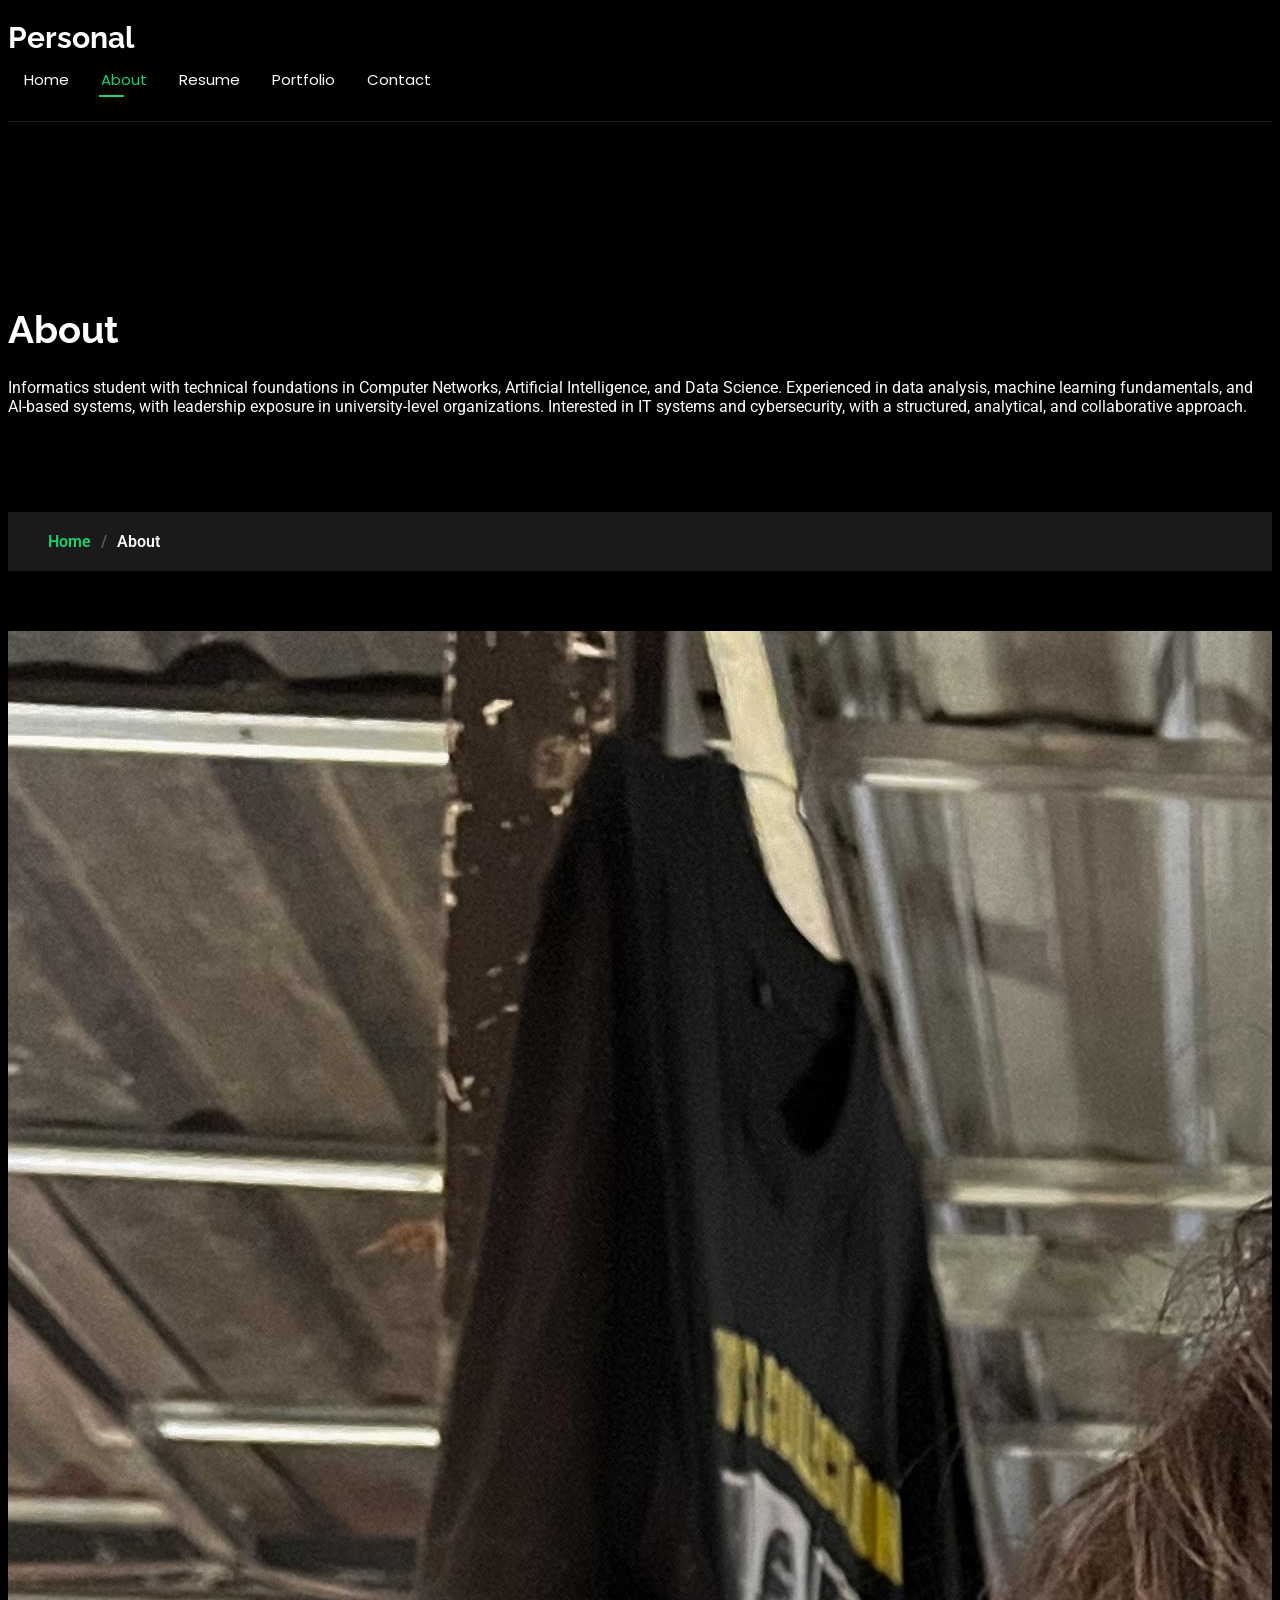
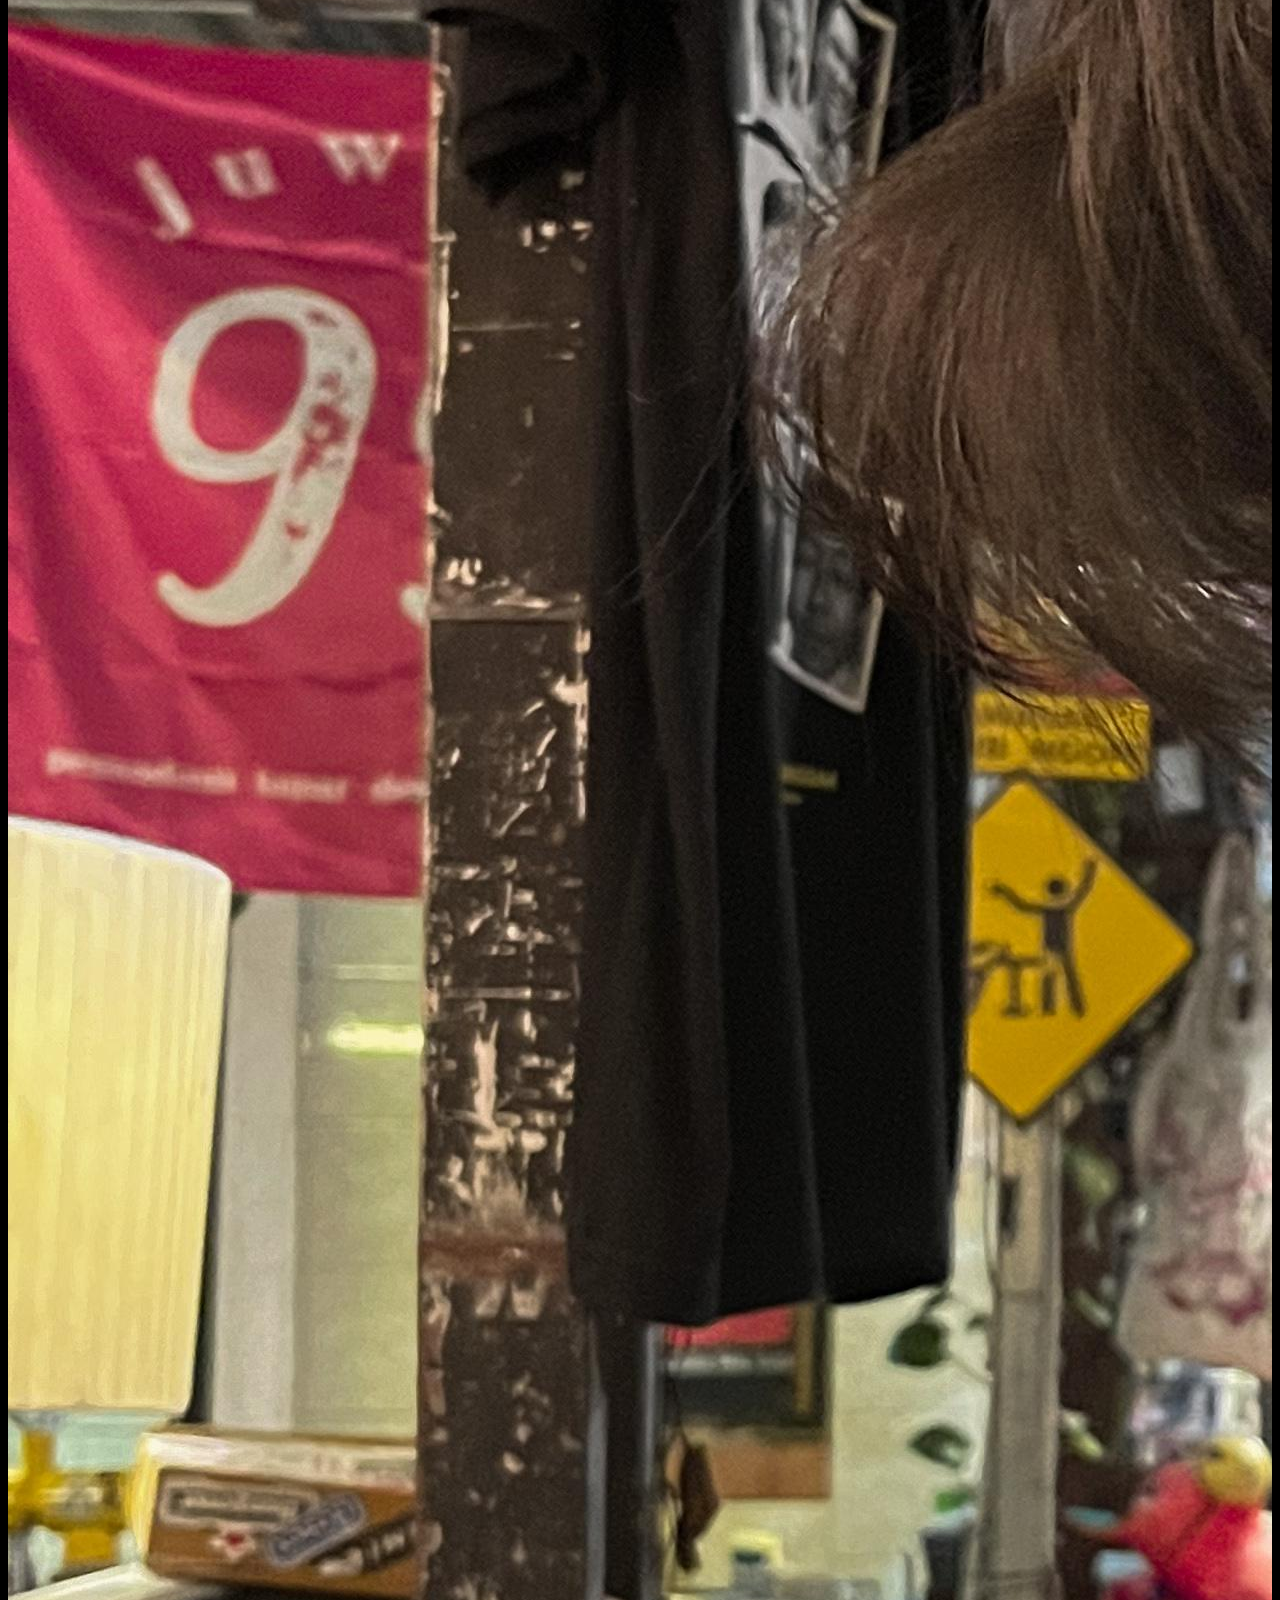
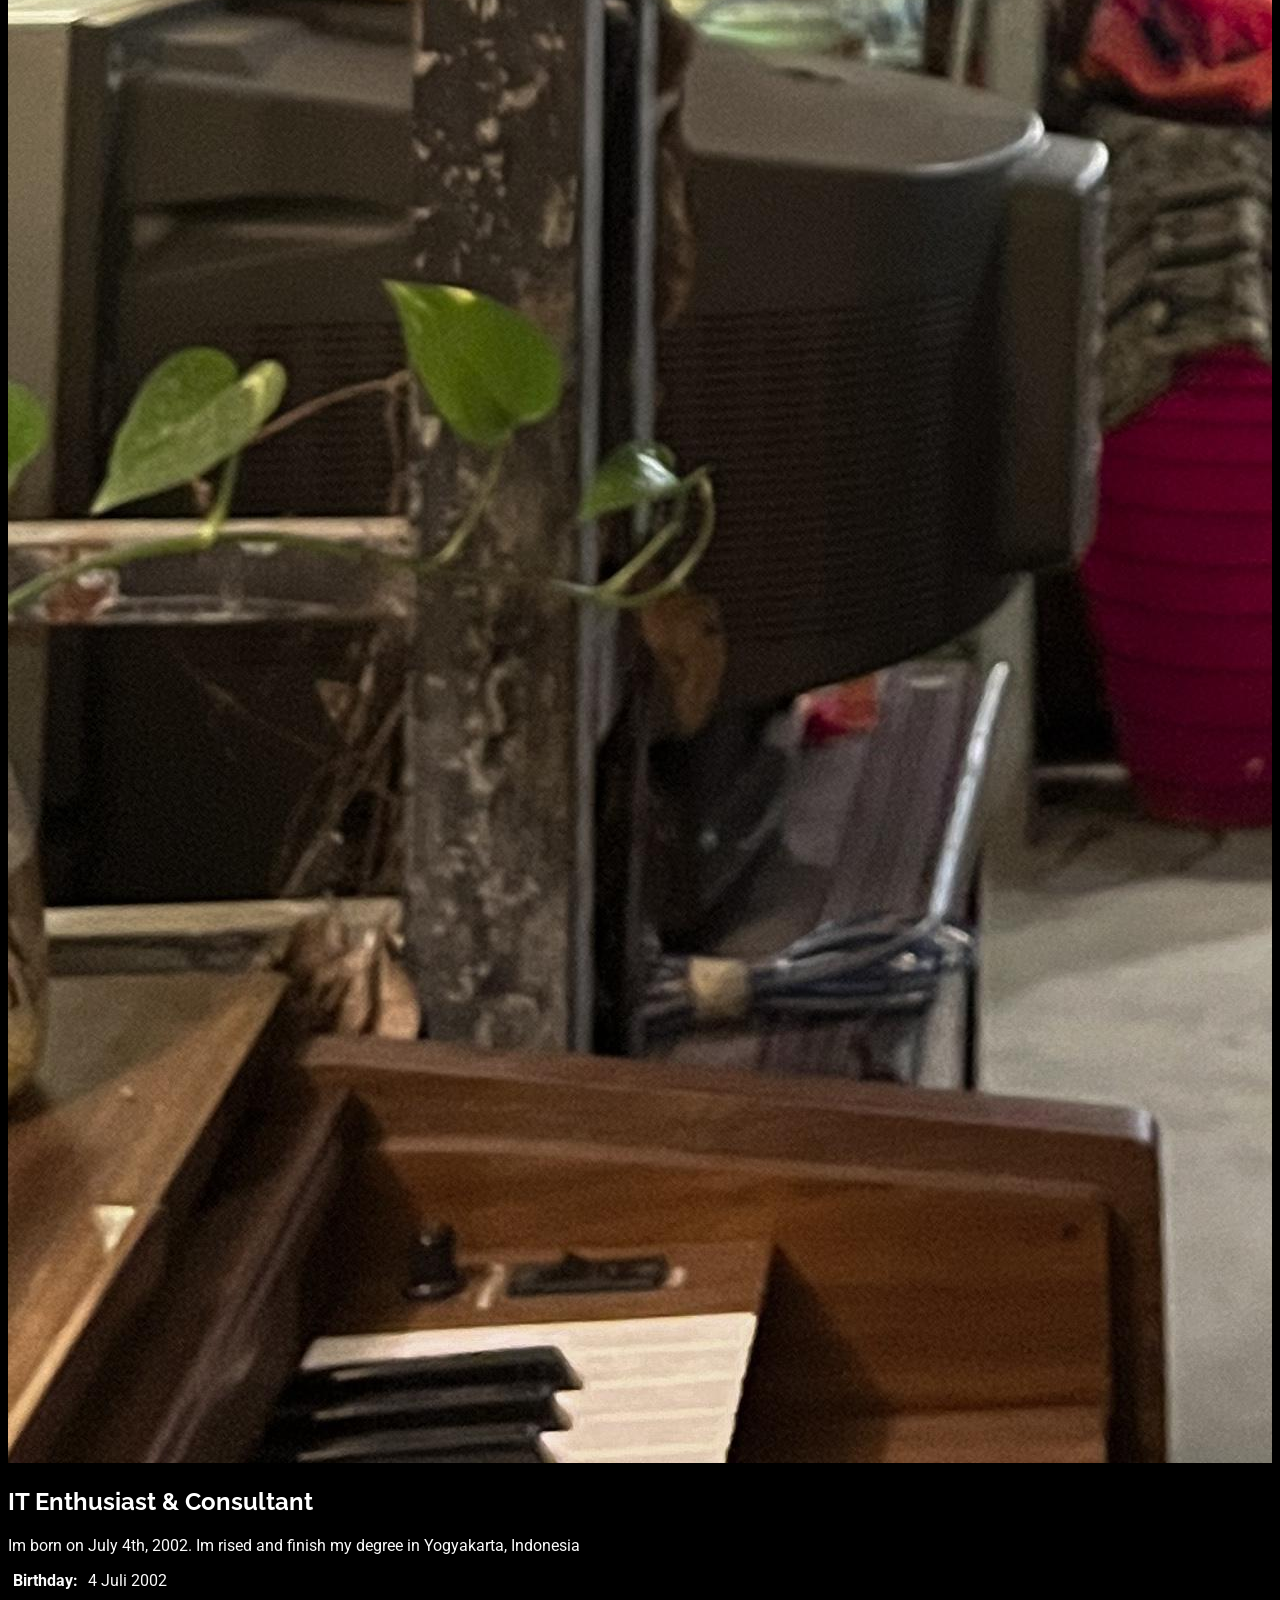
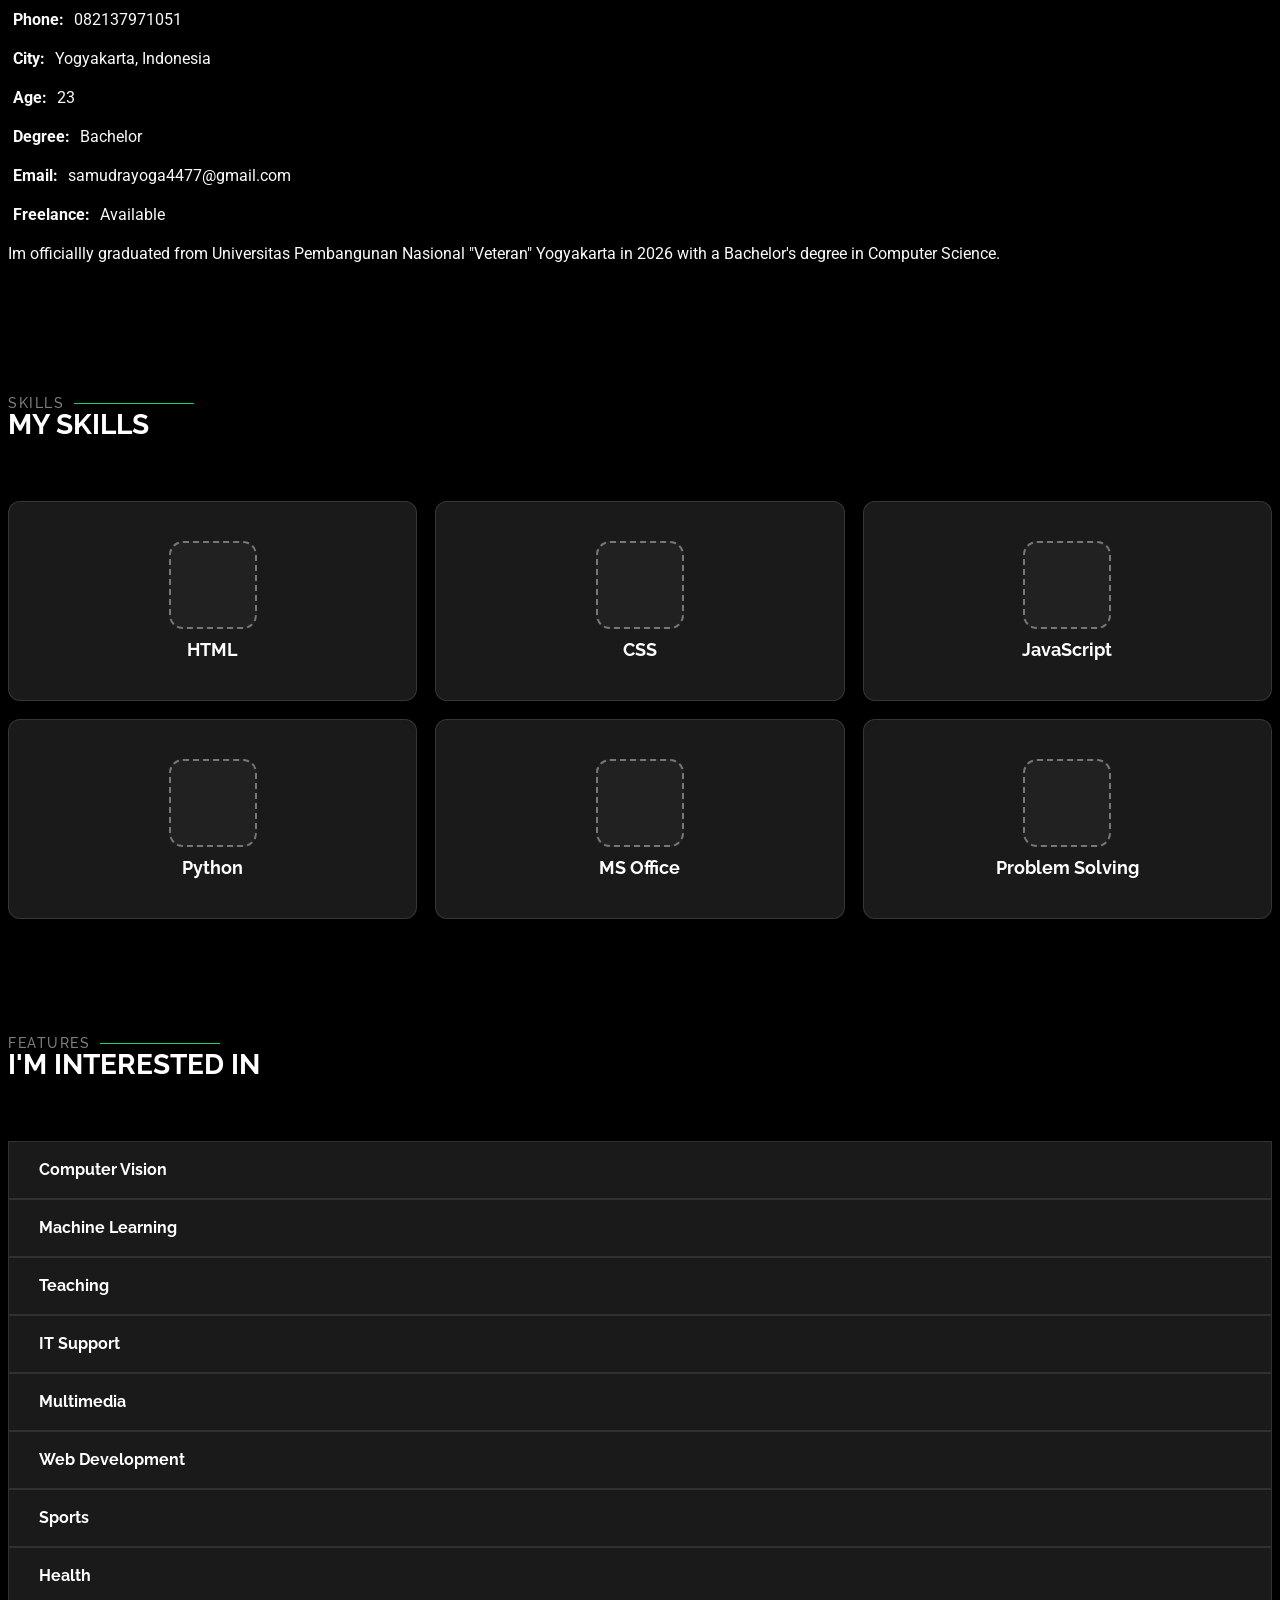
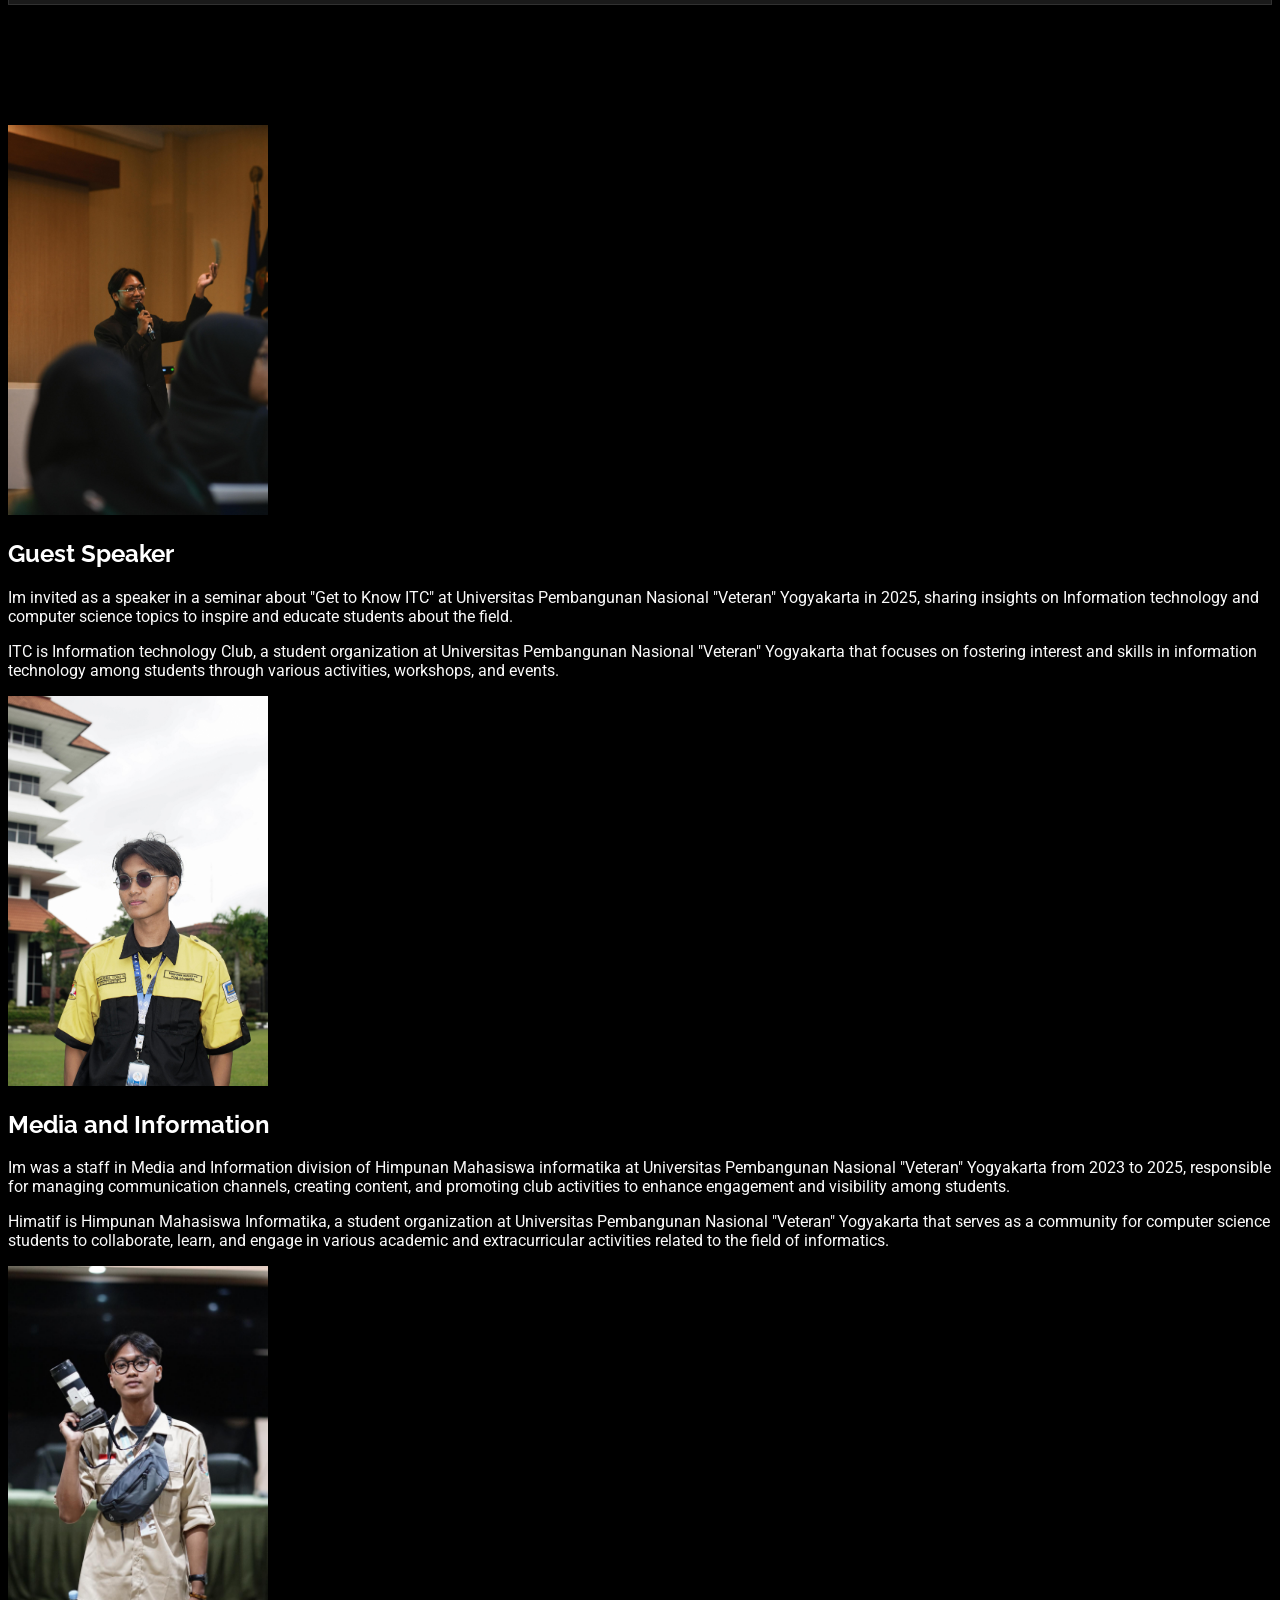
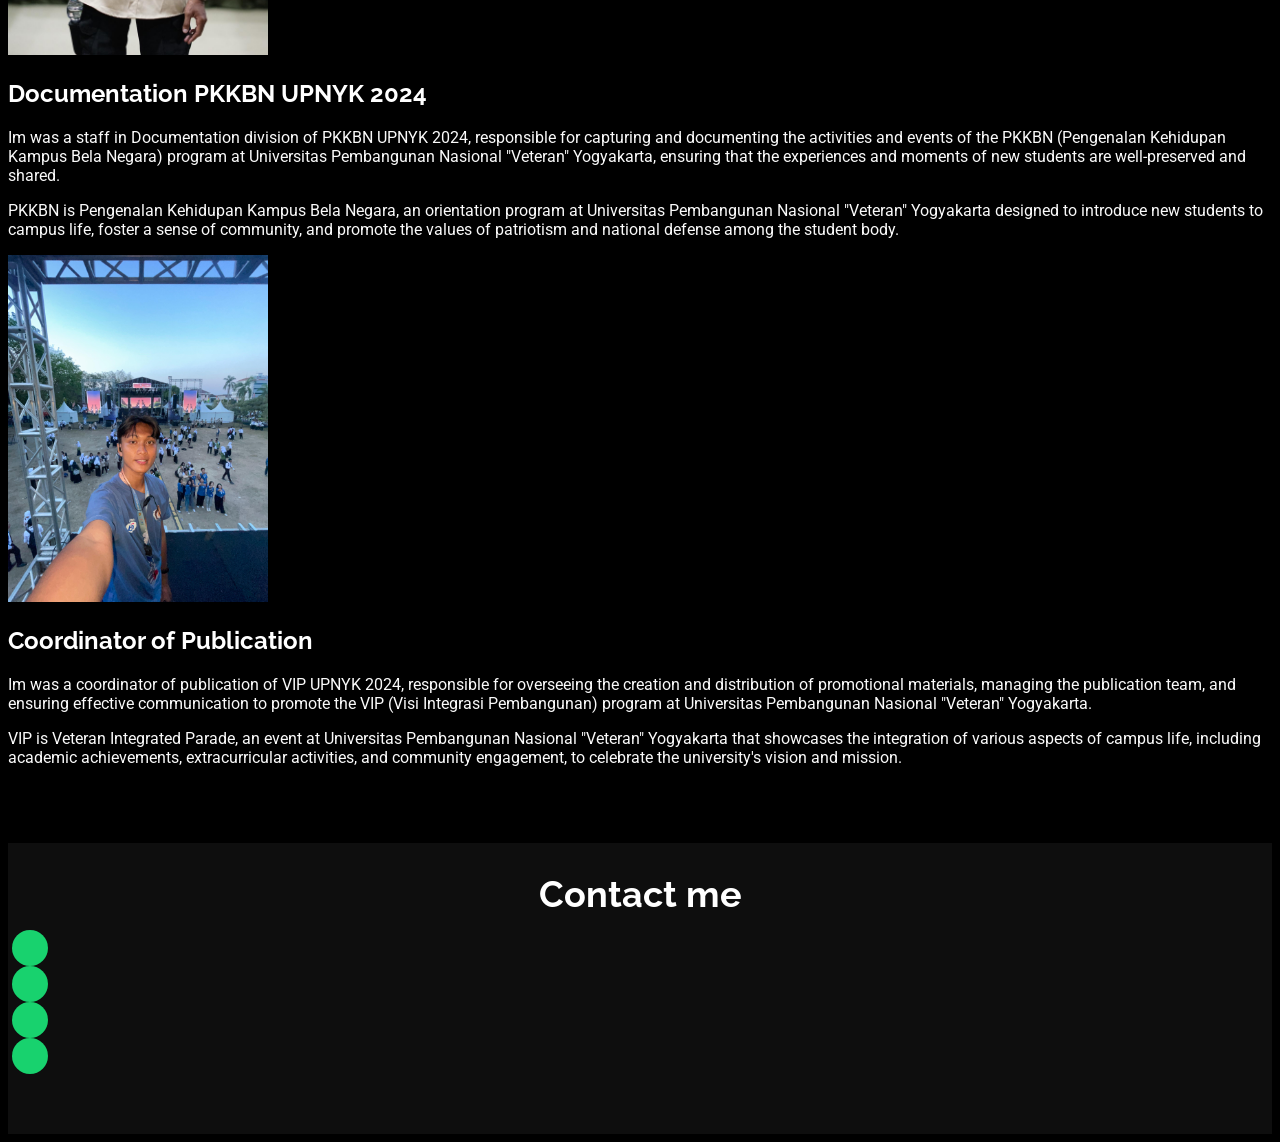
==== about.html @ 305913c8 "Initial portfolio website" ====
<!DOCTYPE html>
<html lang="en">

<head>
  <meta charset="utf-8">
  <meta content="width=device-width, initial-scale=1.0" name="viewport">
  <title>About</title>
  <meta name="description" content="">
  <meta name="keywords" content="">

  <!-- Favicons -->
  <link href="assets/img/favicon.png" rel="icon">
  <link href="assets/img/apple-touch-icon.png" rel="apple-touch-icon">

  <!-- Fonts -->
  <link href="https://fonts.googleapis.com" rel="preconnect">
  <link href="https://fonts.gstatic.com" rel="preconnect" crossorigin>
  <link href="https://fonts.googleapis.com/css2?family=Roboto:ital,wght@0,100;0,300;0,400;0,500;0,700;0,900;1,100;1,300;1,400;1,500;1,700;1,900&family=Poppins:ital,wght@0,100;0,200;0,300;0,400;0,500;0,600;0,700;0,800;0,900;1,100;1,200;1,300;1,400;1,500;1,600;1,700;1,800;1,900&family=Raleway:ital,wght@0,100;0,200;0,300;0,400;0,500;0,600;0,700;0,800;0,900;1,100;1,200;1,300;1,400;1,500;1,600;1,700;1,800;1,900&display=swap" rel="stylesheet">

  <!-- Vendor CSS Files -->
  <link href="assets/vendor/bootstrap/css/bootstrap.min.css" rel="stylesheet">
  <link href="assets/vendor/bootstrap-icons/bootstrap-icons.css" rel="stylesheet">
  <link href="assets/vendor/aos/aos.css" rel="stylesheet">
  <link href="assets/vendor/swiper/swiper-bundle.min.css" rel="stylesheet">
  <link href="assets/vendor/glightbox/css/glightbox.min.css" rel="stylesheet">

  <!-- Main CSS File -->
  <link href="assets/css/main.css" rel="stylesheet">

</head>

<body class="about-page">

  <header id="header" class="header d-flex align-items-center fixed-top">
    <div class="container-fluid container-xl position-relative d-flex align-items-center justify-content-between">

      <a href="index.html" class="logo d-flex align-items-center">
        <!-- Uncomment the line below if you also wish to use an image logo -->
        <!-- <img src="assets/img/logo.webp" alt=""> -->
        <h1 class="sitename">Personal</h1>
      </a>

      <nav id="navmenu" class="navmenu">
        <ul>
          <li><a href="index.html">Home</a></li>
          <li><a href="about.html" class="active">About</a></li>
          <li><a href="resume.html">Resume</a></li>
          <li><a href="portfolio.html">Portfolio</a></li>
          <li><a href="contact.html">Contact</a></li>
        </ul>
        <i class="mobile-nav-toggle d-xl-none bi bi-list"></i>
      </nav>

    </div>
  </header>

  <main class="main">

    <!-- Page Title -->
    <div class="page-title" data-aos="fade">
      <div class="heading">
        <div class="container">
          <div class="row d-flex justify-content-center text-center">
            <div class="col-lg-8">
              <h1>About</h1>
              <p class="mb-0">Informatics student with technical foundations in Computer Networks, Artificial Intelligence, and Data Science.
Experienced in data analysis, machine learning fundamentals, and AI-based systems, with leadership exposure
in university-level organizations. Interested in IT systems and cybersecurity, with a structured, analytical, and
collaborative approach.</p>
            </div>
          </div>
        </div>
      </div>
      <nav class="breadcrumbs">
        <div class="container">
          <ol>
            <li><a href="index.html">Home</a></li>
            <li class="current">About</li>
          </ol>
        </div>
      </nav>
    </div><!-- End Page Title -->

    <!-- About Section -->
    <section id="about" class="about section">

      <div class="container" data-aos="fade-up" data-aos-delay="100">

        <div class="row gy-4 justify-content-center">
          <div class="col-lg-4">
            <img src="assets/img/profile-img.jpg" class="img-fluid" alt="">
          </div>
          <div class="col-lg-8 content">
            <h2>IT Enthusiast &amp; Consultant</h2>
            <p class="fst-italic py-3">
              Im born on July 4th, 2002. Im rised and finish my degree in Yogyakarta, Indonesia
            </p>
            <div class="row">
              <div class="col-lg-6">
                <ul>
                  <li><i class="bi bi-chevron-right"></i> <strong>Birthday:</strong> <span>4 Juli 2002</span></li>
                  <li><i class="bi bi-chevron-right"></i> <strong>Phone:</strong> <span>082137971051</span></li>
                  <li><i class="bi bi-chevron-right"></i> <strong>City:</strong> <span>Yogyakarta, Indonesia</span></li>
                </ul>
              </div>
              <div class="col-lg-6">
                <ul>
                  <li><i class="bi bi-chevron-right"></i> <strong>Age:</strong> <span>23</span></li>
                  <li><i class="bi bi-chevron-right"></i> <strong>Degree:</strong> <span>Bachelor</span></li>
                  <li><i class="bi bi-chevron-right"></i> <strong>Email:</strong> <span>samudrayoga4477@gmail.com</span></li>
                  <li><i class="bi bi-chevron-right"></i> <strong>Freelance:</strong> <span>Available</span></li>
                </ul>
              </div>
            </div>
            <p class="py-3">
              Im officiallly graduated from Universitas Pembangunan Nasional "Veteran" Yogyakarta in 2026 with a Bachelor's degree in Computer Science.
            </p>
          </div>
        </div>

      </div>

    </section><!-- /About Section -->


    <!-- Skills Section -->
    <section id="skills" class="skills section">

      <!-- Section Title -->
      <div class="container section-title" data-aos="fade-up">
        <h2>Skills</h2>
        <div><span>My</span> <span class="description-title">Skills</span></div>
      </div><!-- End Section Title -->

      <div class="container" data-aos="fade-up" data-aos-delay="100">

        <div class="skills-icon-grid">
          <div class="skill-icon-item skill-html" data-aos="zoom-in" data-aos-delay="120">
            <div class="skill-logo-slot" aria-label="Slot logo HTML"></div>
            <h4>HTML</h4>
          </div>

          <div class="skill-icon-item skill-css" data-aos="zoom-in" data-aos-delay="160">
            <div class="skill-logo-slot" aria-label="Slot logo CSS"></div>
            <h4>CSS</h4>
          </div>

          <div class="skill-icon-item skill-js" data-aos="zoom-in" data-aos-delay="200">
            <div class="skill-logo-slot" aria-label="Slot logo JavaScript"></div>
            <h4>JavaScript</h4>
          </div>

          <div class="skill-icon-item skill-python" data-aos="zoom-in" data-aos-delay="240">
            <div class="skill-logo-slot" aria-label="Slot logo Python"></div>
            <h4>Python</h4>
          </div>

          <div class="skill-icon-item skill-office" data-aos="zoom-in" data-aos-delay="280">
            <div class="skill-logo-slot" aria-label="Slot logo MS Office"></div>
            <h4>MS Office</h4>
          </div>

          <div class="skill-icon-item skill-problem-solving" data-aos="zoom-in" data-aos-delay="320">
            <div class="skill-logo-slot" aria-label="Slot logo Problem Solving"></div>
            <h4>Problem Solving</h4>
          </div>
        </div>

      </div>

    </section><!-- /Skills Section -->

    <!-- Interests Section -->
    <section id="interests" class="interests section">

      <!-- Section Title -->
      <div class="container section-title" data-aos="fade-up">
        <h2>Features</h2>
        <div><span>I'm</span> <span class="description-title">interested in</span></div>
      </div><!-- End Section Title -->

      <div class="container">

        <div class="row gy-4">

          <div class="col-lg-3 col-md-4" data-aos="fade-up" data-aos-delay="100">
            <div class="features-item">
              <i class="bi bi-eye" style="color: #ffbb2c;"></i>
              <h3><a href="" class="stretched-link">Computer Vision</a></h3>
            </div>
          </div><!-- End Feature Item -->

          <div class="col-lg-3 col-md-4" data-aos="fade-up" data-aos-delay="200">
            <div class="features-item">
              <i class="bi bi-infinity" style="color: #5578ff;"></i>
              <h3><a href="" class="stretched-link">Machine Learning</a></h3>
            </div>
          </div><!-- End Feature Item -->

          <div class="col-lg-3 col-md-4" data-aos="fade-up" data-aos-delay="300">
            <div class="features-item">
              <i class="bi bi-mortarboard" style="color: #e80368;"></i>
              <h3><a href="" class="stretched-link">Teaching</a></h3>
            </div>
          </div><!-- End Feature Item -->

          <div class="col-lg-3 col-md-4" data-aos="fade-up" data-aos-delay="400">
            <div class="features-item">
              <i class="bi bi-nut" style="color: #e361ff;"></i>
              <h3><a href="" class="stretched-link">IT Support</a></h3>
            </div>
          </div><!-- End Feature Item -->

          <div class="col-lg-3 col-md-4" data-aos="fade-up" data-aos-delay="800">
            <div class="features-item">
              <i class="bi bi-camera-video" style="color: #4233ff;"></i>
              <h3><a href="" class="stretched-link">Multimedia</a></h3>
            </div>
          </div><!-- End Feature Item -->

          <div class="col-lg-3 col-md-4" data-aos="fade-up" data-aos-delay="900">
            <div class="features-item">
              <i class="bi bi-command" style="color: #b2904f;"></i>
              <h3><a href="" class="stretched-link">Web Development</a></h3>
            </div>
          </div><!-- End Feature Item -->

          <div class="col-lg-3 col-md-4" data-aos="fade-up" data-aos-delay="1000">
            <div class="features-item">
              <i class="bi bi-dribbble" style="color: #b20969;"></i>
              <h3><a href="" class="stretched-link">Sports</a></h3>
            </div>
          </div><!-- End Feature Item -->

          <div class="col-lg-3 col-md-4" data-aos="fade-up" data-aos-delay="1100">
            <div class="features-item">
              <i class="bi bi-activity" style="color: #ff5828;"></i>
              <h3><a href="" class="stretched-link">Health</a></h3>
            </div>
          </div><!-- End Feature Item -->

        </div>

      </div>

    </section><!-- /Interests Section -->

<!-- pengalaman Section -->
    <section id="about" class="about section">

      <div class="container" data-aos="fade-up" data-aos-delay="100">

        <div class="row gy-4 justify-content-center">
          <div class="col-lg-4">
            <img src="assets/img/foto1.jpg" class="img-fluid d-block mx-auto" style="max-width: 260px;" alt="">
          </div>
          <div class="col-lg-8 content">
            <h2>Guest Speaker</h2>
            <p class="fst-italic py-3">
              Im invited as a speaker in a seminar about "Get to Know ITC" at Universitas Pembangunan Nasional "Veteran" Yogyakarta in 2025, sharing insights on Information technology and computer science topics to inspire and educate students about the field.
            </p>
            <p class="py-3">
              ITC is Information technology Club, a student organization at Universitas Pembangunan Nasional "Veteran" Yogyakarta that focuses on fostering interest and skills in information technology among students through various activities, workshops, and events.
            </p>
          </div>
        </div>
        
        <div class="row gy-4 justify-content-center">
          <div class="col-lg-4">
            <img src="assets/img/foto2.jpeg" class="img-fluid d-block mx-auto" style="max-width: 260px;" alt="">
          </div>
          <div class="col-lg-8 content">
            <h2> Media and Information </h2>
            <p class="fst-italic py-3">
              Im was a staff in Media and Information division of Himpunan Mahasiswa informatika at Universitas Pembangunan Nasional "Veteran" Yogyakarta from 2023 to 2025, responsible for managing communication channels, creating content, and promoting club activities to enhance engagement and visibility among students.
            </p>
            <p class="py-3">
              Himatif is Himpunan Mahasiswa Informatika, a student organization at Universitas Pembangunan Nasional "Veteran" Yogyakarta that serves as a community for computer science students to collaborate, learn, and engage in various academic and extracurricular activities related to the field of informatics.
            </p>
          </div>
        </div>

         <div class="row gy-4 justify-content-center">
          <div class="col-lg-4">
            <img src="assets/img/foto4.jpeg" class="img-fluid d-block mx-auto" style="max-width: 260px;" alt="">
          </div>
          <div class="col-lg-8 content">
            <h2> Documentation PKKBN UPNYK 2024</h2>
            <p class="fst-italic py-3">
              Im was a staff in Documentation division of PKKBN UPNYK 2024, responsible for capturing and documenting the activities and events of the PKKBN (Pengenalan Kehidupan Kampus Bela Negara) program at Universitas Pembangunan Nasional "Veteran" Yogyakarta, ensuring that the experiences and moments of new students are well-preserved and shared.
            </p>
            <p class="py-3">
              PKKBN is Pengenalan Kehidupan Kampus Bela Negara, an orientation program at Universitas Pembangunan Nasional "Veteran" Yogyakarta designed to introduce new students to campus life, foster a sense of community, and promote the values of patriotism and national defense among the student body.
            </p>
          </div>
        </div>

        <div class="row gy-4 justify-content-center">
          <div class="col-lg-4">
            <img src="assets/img/foto3.jpeg" class="img-fluid d-block mx-auto" style="max-width: 260px;" alt="">
          </div>
          <div class="col-lg-8 content">
            <h2> Coordinator of Publication</h2>
            <p class="fst-italic py-3">
              Im was a coordinator of publication of VIP UPNYK 2024, responsible for overseeing the creation and distribution of promotional materials, managing the publication team, and ensuring effective communication to promote the VIP (Visi Integrasi Pembangunan) program at Universitas Pembangunan Nasional "Veteran" Yogyakarta.
            </p>
            <p class="py-3">
              VIP is Veteran Integrated Parade, an event at Universitas Pembangunan Nasional "Veteran" Yogyakarta that showcases the integration of various aspects of campus life, including academic achievements, extracurricular activities, and community engagement, to celebrate the university's vision and mission.
            </p>
          </div>
        </div>

      </div>

    </section><!-- /About Section -->


  </main>

   <footer id="footer" class="footer dark-background">
    <div class="container">
      <h3 class="sitename">Contact me</h3>

      <div class="social-links d-flex justify-content-center">
        <a href="https://www.facebook.com/profile.php?id=100093291794780&locale=id_ID"><i class="bi bi-facebook"></i></a>
        <a href="https://www.instagram.com/samudrayogaa"><i class="bi bi-instagram"></i></a>
        <a href="https://www.linkedin.com/in/yoga-samudra-heriyanto-b50a7b2b4"><i class="bi bi-linkedin"></i></a>
        <a href="https://wa.me/6282137971051"><i class="bi bi-whatsapp"></i></a>
      </div>
      <div class="container">
        
      </div>
    </div>
  </footer>

  <!-- Scroll Top -->
  <a href="#" id="scroll-top" class="scroll-top d-flex align-items-center justify-content-center"><i class="bi bi-arrow-up-short"></i></a>

  <!-- Preloader -->
  <div id="preloader"></div>

  <!-- Vendor JS Files -->
  <script src="assets/vendor/bootstrap/js/bootstrap.bundle.min.js"></script>
  <script src="assets/vendor/php-email-form/validate.js"></script>
  <script src="assets/vendor/aos/aos.js"></script>
  <script src="assets/vendor/typed.js/typed.umd.js"></script>
  <script src="assets/vendor/purecounter/purecounter_vanilla.js"></script>
  <script src="assets/vendor/waypoints/noframework.waypoints.js"></script>
  <script src="assets/vendor/swiper/swiper-bundle.min.js"></script>
  <script src="assets/vendor/glightbox/js/glightbox.min.js"></script>
  <script src="assets/vendor/imagesloaded/imagesloaded.pkgd.min.js"></script>
  <script src="assets/vendor/isotope-layout/isotope.pkgd.min.js"></script>

  <!-- Main JS File -->
  <script src="assets/js/main.js"></script>

</body>

</html>
---- assets/css/main.css ----
/**
* Template Name: Personal
* Template URL: https://bootstrapmade.com/personal-free-resume-bootstrap-template/
* Updated: Mar 05 2025 with Bootstrap v5.3.3
* Author: BootstrapMade.com
* License: https://bootstrapmade.com/license/
*/

/*--------------------------------------------------------------
# Font & Color Variables
# Help: https://bootstrapmade.com/color-system/
--------------------------------------------------------------*/
/* Fonts */
:root {
  --default-font: "Roboto",  system-ui, -apple-system, "Segoe UI", Roboto, "Helvetica Neue", Arial, "Noto Sans", "Liberation Sans", sans-serif, "Apple Color Emoji", "Segoe UI Emoji", "Segoe UI Symbol", "Noto Color Emoji";
  --heading-font: "Raleway",  sans-serif;
  --nav-font: "Poppins",  sans-serif;
}

/* Global Colors - The following color variables are used throughout the website. Updating them here will change the color scheme of the entire website */
:root { 
  --background-color: #000000; /* Background color for the entire website, including individual sections */
  --default-color: #fafafa; /* Default color used for the majority of the text content across the entire website */
  --heading-color: #ffffff; /* Color for headings, subheadings and title throughout the website */
  --accent-color: #18d26e; /* Accent color that represents your brand on the website. It's used for buttons, links, and other elements that need to stand out */
  --surface-color: #1a1a1a; /* The surface color is used as a background of boxed elements within sections, such as cards, icon boxes, or other elements that require a visual separation from the global background. */
  --contrast-color: #000000; /* Contrast color for text, ensuring readability against backgrounds of accent, heading, or default colors. */
}

/* Nav Menu Colors - The following color variables are used specifically for the navigation menu. They are separate from the global colors to allow for more customization options */
:root {
  --nav-color: #fafafa;  /* The default color of the main navmenu links */
  --nav-hover-color: #18d26e; /* Applied to main navmenu links when they are hovered over or active */
  --nav-mobile-background-color: #1a1a1a; /* Used as the background color for mobile navigation menu */
  --nav-dropdown-background-color: #1a1a1a; /* Used as the background color for dropdown items that appear when hovering over primary navigation items */
  --nav-dropdown-color: #fafafa; /* Used for navigation links of the dropdown items in the navigation menu. */
  --nav-dropdown-hover-color: #18d26e; /* Similar to --nav-hover-color, this color is applied to dropdown navigation links when they are hovered over. */
}

/* Color Presets - These classes override global colors when applied to any section or element, providing reuse of the sam color scheme. */

.light-background {
  --background-color: #1a1a1a;
  --surface-color: #343434;
}

.dark-background {
  --background-color: rgba(15, 15, 15, 0.975);
  --default-color: #ffffff;
  --heading-color: #ffffff;
  --surface-color: #292929f9;
  --contrast-color: #000000;
}

/* Smooth scroll */
:root {
  scroll-behavior: smooth;
}

/*--------------------------------------------------------------
# General Styling & Shared Classes
--------------------------------------------------------------*/
body {
  color: var(--default-color);
  background-color: var(--background-color);
  font-family: var(--default-font);
}

a {
  color: var(--accent-color);
  text-decoration: none;
  transition: 0.3s;
}

a:hover {
  color: color-mix(in srgb, var(--accent-color), transparent 25%);
  text-decoration: none;
}

h1,
h2,
h3,
h4,
h5,
h6 {
  color: var(--heading-color);
  font-family: var(--heading-font);
}

/* PHP Email Form Messages
------------------------------*/
.php-email-form .error-message {
  display: none;
  background: #df1529;
  color: #ffffff;
  text-align: left;
  padding: 15px;
  margin-bottom: 24px;
  font-weight: 600;
}

.php-email-form .sent-message {
  display: none;
  color: #ffffff;
  background: #059652;
  text-align: center;
  padding: 15px;
  margin-bottom: 24px;
  font-weight: 600;
}

.php-email-form .loading {
  display: none;
  background: var(--surface-color);
  text-align: center;
  padding: 15px;
  margin-bottom: 24px;
}

.php-email-form .loading:before {
  content: "";
  display: inline-block;
  border-radius: 50%;
  width: 24px;
  height: 24px;
  margin: 0 10px -6px 0;
  border: 3px solid var(--accent-color);
  border-top-color: var(--surface-color);
  animation: php-email-form-loading 1s linear infinite;
}

@keyframes php-email-form-loading {
  0% {
    transform: rotate(0deg);
  }

  100% {
    transform: rotate(360deg);
  }
}

/*--------------------------------------------------------------
# Global Header
--------------------------------------------------------------*/
.header {
  --background-color: rgba(0, 0, 0, 0);
  color: var(--default-color);
  background-color: var(--background-color);
  padding: 15px 0;
  transition: all 0.5s;
  z-index: 997;
}

.header .logo {
  line-height: 1;
}

.header .logo img {
  max-height: 32px;
  margin-right: 8px;
}

.header .logo h1 {
  font-size: 30px;
  margin: 0;
  font-weight: 700;
  color: var(--heading-color);
}

.scrolled .header {
  box-shadow: 0px 0 18px rgba(0, 0, 0, 0.1);
}

/* Global Header on Scroll
------------------------------*/
.scrolled .header {
  --background-color: rgba(0, 0, 0, 0.8);
}

/*--------------------------------------------------------------
# Navigation Menu
--------------------------------------------------------------*/
/* Desktop Navigation */
@media (min-width: 1200px) {
  .navmenu {
    padding: 0;
  }

  .navmenu ul {
    margin: 0;
    padding: 0;
    display: flex;
    list-style: none;
    align-items: center;
  }

  .navmenu li {
    position: relative;
  }

  .navmenu>ul>li {
    white-space: nowrap;
    padding: 15px 14px;
  }

  .navmenu>ul>li:last-child {
    padding-right: 0;
  }

  .navmenu a,
  .navmenu a:focus {
    color: var(--nav-color);
    font-size: 15px;
    padding: 0 2px;
    font-family: var(--nav-font);
    font-weight: 400;
    display: flex;
    align-items: center;
    justify-content: space-between;
    white-space: nowrap;
    transition: 0.3s;
    position: relative;
  }

  .navmenu a i,
  .navmenu a:focus i {
    font-size: 12px;
    line-height: 0;
    margin-left: 5px;
    transition: 0.3s;
  }

  .navmenu>ul>li>a:before {
    content: "";
    position: absolute;
    height: 2px;
    bottom: -6px;
    left: 0;
    background-color: var(--nav-hover-color);
    visibility: hidden;
    width: 0px;
    transition: all 0.3s ease-in-out 0s;
  }

  .navmenu a:hover:before,
  .navmenu li:hover>a:before,
  .navmenu .active:before {
    visibility: visible;
    width: 25px;
  }

  .navmenu li:hover>a,
  .navmenu .active,
  .navmenu .active:focus {
    color: var(--nav-hover-color);
  }

  .navmenu .dropdown ul {
    margin: 0;
    padding: 10px 0;
    background: var(--nav-dropdown-background-color);
    display: block;
    position: absolute;
    visibility: hidden;
    left: 14px;
    top: 130%;
    opacity: 0;
    transition: 0.3s;
    border-radius: 4px;
    z-index: 99;
    box-shadow: 0px 0px 30px rgba(0, 0, 0, 0.1);
  }

  .navmenu .dropdown ul li {
    min-width: 200px;
  }

  .navmenu .dropdown ul a {
    padding: 10px 20px;
    font-size: 15px;
    text-transform: none;
    color: var(--nav-dropdown-color);
  }

  .navmenu .dropdown ul a i {
    font-size: 12px;
  }

  .navmenu .dropdown ul a:hover,
  .navmenu .dropdown ul .active:hover,
  .navmenu .dropdown ul li:hover>a {
    color: var(--nav-dropdown-hover-color);
  }

  .navmenu .dropdown:hover>ul {
    opacity: 1;
    top: 100%;
    visibility: visible;
  }

  .navmenu .dropdown .dropdown ul {
    top: 0;
    left: -90%;
    visibility: hidden;
  }

  .navmenu .dropdown .dropdown:hover>ul {
    opacity: 1;
    top: 0;
    left: -100%;
    visibility: visible;
  }
}

/* Mobile Navigation */
@media (max-width: 1199px) {
  .mobile-nav-toggle {
    color: var(--nav-color);
    font-size: 28px;
    line-height: 0;
    margin-right: 10px;
    cursor: pointer;
    transition: color 0.3s;
  }

  .navmenu {
    padding: 0;
    z-index: 9997;
  }

  .navmenu ul {
    display: none;
    list-style: none;
    position: absolute;
    inset: 60px 20px 20px 20px;
    padding: 10px 0;
    margin: 0;
    border-radius: 6px;
    background-color: var(--nav-mobile-background-color);
    border: 1px solid color-mix(in srgb, var(--default-color), transparent 90%);
    box-shadow: none;
    overflow-y: auto;
    transition: 0.3s;
    z-index: 9998;
  }

  .navmenu a,
  .navmenu a:focus {
    color: var(--nav-dropdown-color);
    padding: 10px 20px;
    font-family: var(--nav-font);
    font-size: 17px;
    font-weight: 500;
    display: flex;
    align-items: center;
    justify-content: space-between;
    white-space: nowrap;
    transition: 0.3s;
  }

  .navmenu a i,
  .navmenu a:focus i {
    font-size: 12px;
    line-height: 0;
    margin-left: 5px;
    width: 30px;
    height: 30px;
    display: flex;
    align-items: center;
    justify-content: center;
    border-radius: 50%;
    transition: 0.3s;
    background-color: color-mix(in srgb, var(--accent-color), transparent 90%);
  }

  .navmenu a i:hover,
  .navmenu a:focus i:hover {
    background-color: var(--accent-color);
    color: var(--contrast-color);
  }

  .navmenu a:hover,
  .navmenu .active,
  .navmenu .active:focus {
    color: var(--nav-dropdown-hover-color);
  }

  .navmenu .active i,
  .navmenu .active:focus i {
    background-color: var(--accent-color);
    color: var(--contrast-color);
    transform: rotate(180deg);
  }

  .navmenu .dropdown ul {
    position: static;
    display: none;
    z-index: 99;
    padding: 10px 0;
    margin: 10px 20px;
    background-color: var(--nav-dropdown-background-color);
    transition: all 0.5s ease-in-out;
  }

  .navmenu .dropdown ul ul {
    background-color: rgba(33, 37, 41, 0.1);
  }

  .navmenu .dropdown>.dropdown-active {
    display: block;
    background-color: rgba(33, 37, 41, 0.03);
  }

  .mobile-nav-active {
    overflow: hidden;
  }

  .mobile-nav-active .mobile-nav-toggle {
    color: #fff;
    position: absolute;
    font-size: 32px;
    top: 15px;
    right: 15px;
    margin-right: 0;
    z-index: 9999;
  }

  .mobile-nav-active .navmenu {
    position: fixed;
    overflow: hidden;
    inset: 0;
    background: rgba(33, 37, 41, 0.8);
    transition: 0.3s;
  }

  .mobile-nav-active .navmenu>ul {
    display: block;
  }
}

/*--------------------------------------------------------------
# Global Footer
--------------------------------------------------------------*/
.footer {
  color: var(--default-color);
  background-color: var(--background-color);
  font-size: 14px;
  text-align: center;
  padding: 30px 0;
  position: relative;
}

.footer h3 {
  font-size: 36px;
  font-weight: 700;
  position: relative;
  padding: 0;
  margin: 0 0 15px 0;
}

.footer p {
  font-size: 15;
  font-style: italic;
  padding: 0;
  margin: 0 0 30px 0;
}

.footer .social-links {
  margin: 0 0 30px 0;
}

.footer .social-links a {
  font-size: 16px;
  display: flex;
  align-items: center;
  justify-content: center;
  background: var(--accent-color);
  color: var(--contrast-color);
  line-height: 1;
  margin: 0 4px;
  border-radius: 50%;
  text-align: center;
  width: 36px;
  height: 36px;
  transition: 0.3s;
}

.footer .social-links a:hover {
  background: color-mix(in srgb, var(--accent-color), transparent 20%);
  text-decoration: none;
}

.footer .copyright {
  padding-top: 25px;
  border-top: 1px solid color-mix(in srgb, var(--default-color), transparent 90%);
}

.footer .credits {
  font-size: 13px;
  padding-top: 5px;
}

/*--------------------------------------------------------------
# Preloader
--------------------------------------------------------------*/
#preloader {
  position: fixed;
  inset: 0;
  z-index: 999999;
  overflow: hidden;
  background: var(--background-color);
  transition: all 0.6s ease-out;
}

#preloader:before {
  content: "";
  position: fixed;
  top: calc(50% - 30px);
  left: calc(50% - 30px);
  border: 6px solid #ffffff;
  border-color: var(--accent-color) transparent var(--accent-color) transparent;
  border-radius: 50%;
  width: 60px;
  height: 60px;
  animation: animate-preloader 1.5s linear infinite;
}

@keyframes animate-preloader {
  0% {
    transform: rotate(0deg);
  }

  100% {
    transform: rotate(360deg);
  }
}

/*--------------------------------------------------------------
# Scroll Top Button
--------------------------------------------------------------*/
.scroll-top {
  position: fixed;
  visibility: hidden;
  opacity: 0;
  right: 15px;
  bottom: -15px;
  z-index: 99999;
  background-color: var(--accent-color);
  width: 44px;
  height: 44px;
  border-radius: 50px;
  transition: all 0.4s;
}

.scroll-top i {
  font-size: 24px;
  color: var(--contrast-color);
  line-height: 0;
}

.scroll-top:hover {
  background-color: color-mix(in srgb, var(--accent-color), transparent 20%);
  color: var(--contrast-color);
}

.scroll-top.active {
  visibility: visible;
  opacity: 1;
  bottom: 15px;
}

/*--------------------------------------------------------------
# Disable aos animation delay on mobile devices
--------------------------------------------------------------*/
@media screen and (max-width: 768px) {
  [data-aos-delay] {
    transition-delay: 0 !important;
  }
}

/*--------------------------------------------------------------
# Global Page Titles & Breadcrumbs
--------------------------------------------------------------*/
.page-title {
  color: var(--default-color);
  background-color: var(--background-color);
  position: relative;
}

.page-title .heading {
  padding: 160px 0 80px 0;
  border-top: 1px solid color-mix(in srgb, var(--default-color), transparent 90%);
}

.page-title .heading h1 {
  font-size: 38px;
  font-weight: 700;
}

.page-title nav {
  background-color: color-mix(in srgb, var(--default-color), transparent 90%);
  padding: 20px 0;
}

.page-title nav ol {
  display: flex;
  flex-wrap: wrap;
  list-style: none;
  margin: 0;
  font-size: 16px;
  font-weight: 600;
}

.page-title nav ol li+li {
  padding-left: 10px;
}

.page-title nav ol li+li::before {
  content: "/";
  display: inline-block;
  padding-right: 10px;
  color: color-mix(in srgb, var(--default-color), transparent 70%);
}

/*--------------------------------------------------------------
# Global Sections
--------------------------------------------------------------*/
section,
.section {
  color: var(--default-color);
  background-color: var(--background-color);
  padding: 60px 0;
  scroll-margin-top: 100px;
  overflow: clip;
}

@media (max-width: 1199px) {

  section,
  .section {
    scroll-margin-top: 66px;
  }
}

/*--------------------------------------------------------------
# Global Section Titles
--------------------------------------------------------------*/
.section-title {
  padding-bottom: 60px;
  position: relative;
}

.section-title h2 {
  font-size: 14px;
  font-weight: 500;
  padding: 0;
  line-height: 1px;
  margin: 0;
  letter-spacing: 1.5px;
  text-transform: uppercase;
  color: color-mix(in srgb, var(--default-color), transparent 50%);
  position: relative;
}

.section-title h2::after {
  content: "";
  width: 120px;
  height: 1px;
  display: inline-block;
  background: var(--accent-color);
  margin: 4px 10px;
}

.section-title div {
  color: var(--heading-color);
  margin: 0;
  margin: 0;
  font-size: 28px;
  font-weight: 700;
  text-transform: uppercase;
  font-family: var(--heading-font);
}

/*--------------------------------------------------------------
# Hero Section
--------------------------------------------------------------*/
.hero {
  width: 100%;
  min-height: 100vh;
  position: relative;
  padding: 80px 0;
  display: flex;
  align-items: center;
  justify-content: center;
}

.hero img {
  position: absolute;
  inset: 0;
  display: block;
  width: 100%;
  height: 100%;
  object-fit: cover;
  z-index: 1;
}

.hero .container {
  position: relative;
  z-index: 3;
}

.hero h2 {
  margin: 0;
  font-size: 64px;
  font-weight: 700;
}

.hero p {
  margin: 5px 0 0 0;
  font-size: 26px;
}

.hero p span {
  letter-spacing: 1px;
  border-bottom: 2px solid var(--accent-color);
}

.hero .social-links {
  margin-top: 25px;
}

.hero .social-links a {
  background-color: color-mix(in srgb, var(--default-color), transparent 90%);
  color: var(--default-color);
  font-size: 14px;
  width: 40px;
  height: 40px;
  border-radius: 50px;
  display: inline-flex;
  align-items: center;
  justify-content: center;
  margin-right: 20px;
  transition: 0.3s;
}

.hero .social-links a:hover {
  background-color: var(--accent-color);
}

@media (max-width: 768px) {
  .hero h2 {
    font-size: 32px;
  }

  .hero p {
    font-size: 20px;
  }
}

/*--------------------------------------------------------------
# About Section
--------------------------------------------------------------*/
.about .content h2 {
  font-weight: 700;
  font-size: 24px;
}

.about .content ul {
  list-style: none;
  padding: 0;
}

.about .content ul li {
  margin-bottom: 20px;
  display: flex;
  align-items: center;
}

.about .content ul strong {
  margin-right: 10px;
}

.about .content ul i {
  font-size: 16px;
  margin-right: 5px;
  color: var(--accent-color);
  line-height: 0;
}

/*--------------------------------------------------------------
# Stats Section
--------------------------------------------------------------*/
.stats i {
  background-color: var(--surface-color);
  color: var(--accent-color);
  box-shadow: 0px 2px 25px rgba(0, 0, 0, 0.1);
  width: 54px;
  height: 54px;
  font-size: 24px;
  border-radius: 50px;
  border: 2px solid var(--background-color);
  display: inline-flex;
  align-items: center;
  justify-content: center;
  position: relative;
  z-index: 1;
}

.stats .stats-item {
  background-color: var(--surface-color);
  margin-top: -27px;
  padding: 30px 30px 25px 30px;
  width: 100%;
  position: relative;
  text-align: center;
  box-shadow: 0px 2px 35px rgba(0, 0, 0, 0.1);
  border-radius: 4px;
  z-index: 0;
}

.stats .stats-item span {
  font-size: 36px;
  display: block;
  font-weight: 700;
  color: color-mix(in srgb, var(--default-color), transparent 20%);
}

.stats .stats-item p {
  padding: 0;
  margin: 0;
  font-family: var(--heading-font);
  font-size: 16px;
}

/*--------------------------------------------------------------
# Skills Section
--------------------------------------------------------------*/
.skills .progress {
  height: 60px;
  display: block;
  background: none;
  border-radius: 0;
}

.skills .progress .skill {
  color: var(--heading-color);
  padding: 0;
  margin: 0 0 6px 0;
  text-transform: uppercase;
  display: block;
  font-weight: 600;
  font-family: var(--heading-font);
}

.skills .progress .skill .val {
  float: right;
  font-style: normal;
}

.skills .progress-bar-wrap {
  background: color-mix(in srgb, var(--default-color), transparent 90%);
  height: 10px;
}

.skills .progress-bar {
  width: 1px;
  height: 10px;
  transition: 0.9s;
  background-color: var(--accent-color);
}

.skills .skills-icon-grid {
  display: grid;
  grid-template-columns: repeat(2, minmax(0, 1fr));
  gap: 18px;
}

@media (min-width: 992px) {
  .skills .skills-icon-grid {
    grid-template-columns: repeat(3, minmax(0, 1fr));
  }
}

.skills .skill-icon-item {
  background-color: var(--surface-color);
  border: 1px solid color-mix(in srgb, var(--default-color), transparent 88%);
  border-radius: 12px;
  min-height: 150px;
  padding: 24px 16px;
  text-align: center;
  display: flex;
  flex-direction: column;
  justify-content: center;
  align-items: center;
  gap: 10px;
  transition: border-color 0.3s ease, transform 0.3s ease;
}

.skills .skill-icon-item:hover {
  border-color: var(--accent-color);
  transform: translateY(-4px);
}

.skills .skill-icon-item h4 {
  margin: 0;
  font-size: 18px;
  font-weight: 700;
  font-family: var(--heading-font);
  color: var(--heading-color);
}

.skills .skill-logo-slot {
  width: 84px;
  height: 84px;
  border-radius: 14px;
  border: 2px dashed color-mix(in srgb, var(--default-color), transparent 60%);
  background-color: color-mix(in srgb, var(--surface-color), #ffffff 3%);
  display: flex;
  align-items: center;
  justify-content: center;
  overflow: hidden;
}

.skills .skill-logo-slot.has-logo {
  border-style: solid;
  border-color: color-mix(in srgb, var(--default-color), transparent 80%);
  background-color: #ffffff;
  padding: 8px;
}

.skills .skill-logo-img {
  width: 100%;
  height: 100%;
  object-fit: contain;
  display: block;
}

/*--------------------------------------------------------------
# Interests Section
--------------------------------------------------------------*/
.interests .features-item {
  background-color: var(--surface-color);
  display: flex;
  align-items: center;
  padding: 20px;
  transition: 0.3s;
  border: 1px solid color-mix(in srgb, var(--default-color), transparent 90%);
  position: relative;
}

.interests .features-item i {
  font-size: 32px;
  padding-right: 10px;
  line-height: 0;
}

.interests .features-item h3 {
  font-weight: 700;
  margin: 0;
  padding: 0;
  line-height: 1;
  font-size: 16px;
}

.interests .features-item h3 a {
  color: var(--heading-color);
  transition: 0.3s;
}

.interests .features-item:hover {
  border-color: var(--accent-color);
}

.interests .features-item:hover h3 a {
  color: var(--accent-color);
}

/*--------------------------------------------------------------
# Testimonials Section
--------------------------------------------------------------*/
.testimonials .testimonials-carousel,
.testimonials .testimonials-slider {
  overflow: hidden;
}

.testimonials .testimonial-item {
  box-sizing: content-box;
  min-height: 320px;
}

.testimonials .testimonial-item .testimonial-img {
  width: 90px;
  border-radius: 50%;
  margin: -40px 0 0 40px;
  position: relative;
  z-index: 2;
  border: 6px solid var(--background-color);
}

.testimonials .testimonial-item h3 {
  font-size: 18px;
  font-weight: bold;
  margin: 10px 0 5px 45px;
}

.testimonials .testimonial-item h4 {
  font-size: 14px;
  color: color-mix(in srgb, var(--default-color), transparent 20%);
  margin: 0 0 0 45px;
}

.testimonials .testimonial-item .quote-icon-left,
.testimonials .testimonial-item .quote-icon-right {
  color: color-mix(in srgb, var(--accent-color), transparent 50%);
  font-size: 26px;
  line-height: 0;
}

.testimonials .testimonial-item .quote-icon-left {
  display: inline-block;
  left: -5px;
  position: relative;
}

.testimonials .testimonial-item .quote-icon-right {
  display: inline-block;
  right: -5px;
  position: relative;
  top: 10px;
  transform: scale(-1, -1);
}

.testimonials .testimonial-item p {
  font-style: italic;
  margin: 0 15px 0 15px;
  padding: 20px 20px 60px 20px;
  background: var(--surface-color);
  border-radius: 6px;
  position: relative;
  z-index: 1;
}

.testimonials .swiper-wrapper {
  height: auto;
}

.testimonials .swiper-pagination {
  margin-top: 20px;
  position: relative;
}

.testimonials .swiper-pagination .swiper-pagination-bullet {
  width: 12px;
  height: 12px;
  background-color: var(--background-color);
  opacity: 1;
  border: 1px solid var(--accent-color);
}

.testimonials .swiper-pagination .swiper-pagination-bullet-active {
  background-color: var(--accent-color);
}

/*--------------------------------------------------------------
# Resume Section
--------------------------------------------------------------*/
.resume .resume-title {
  color: var(--heading-color);
  font-size: 26px;
  font-weight: 700;
  margin-top: 20px;
  margin-bottom: 20px;
}

.resume .resume-item {
  padding: 0 0 20px 20px;
  margin-top: -2px;
  border-left: 2px solid var(--accent-color);
  position: relative;
}

.resume .resume-item h4 {
  line-height: 18px;
  font-size: 18px;
  font-weight: 600;
  text-transform: uppercase;
  color: color-mix(in srgb, var(--default-color), transparent 20%);
  margin-bottom: 10px;
}

.resume .resume-item h5 {
  font-size: 16px;
  padding: 5px 15px;
  display: inline-block;
  font-weight: 600;
  margin-bottom: 10px;
}

.resume .resume-item ul {
  padding-left: 20px;
}

.resume .resume-item ul li {
  padding-bottom: 10px;
}

.resume .resume-item:last-child {
  padding-bottom: 0;
}

.resume .resume-item::before {
  content: "";
  position: absolute;
  width: 16px;
  height: 16px;
  border-radius: 50px;
  left: -9px;
  top: 0;
  background: var(--background-color);
  border: 2px solid var(--accent-color);
}

/*--------------------------------------------------------------
# Services Section
--------------------------------------------------------------*/
.services .service-item {
  background-color: var(--surface-color);
  text-align: center;
  padding: 80px 20px;
  transition: all ease-in-out 0.3s;
  height: 100%;
}

.services .service-item .icon {
  margin: 0 auto;
  width: 64px;
  height: 64px;
  background: var(--accent-color);
  border-radius: 4px;
  display: flex;
  align-items: center;
  justify-content: center;
  margin-bottom: 20px;
  transition: 0.3s;
  transform-style: preserve-3d;
}

.services .service-item .icon i {
  color: var(--contrast-color);
  font-size: 28px;
  transition: ease-in-out 0.3s;
}

.services .service-item .icon::before {
  position: absolute;
  content: "";
  left: -8px;
  top: -8px;
  height: 100%;
  width: 100%;
  background: color-mix(in srgb, var(--accent-color), transparent 80%);
  border-radius: 5px;
  transition: all 0.3s ease-out 0s;
  transform: translateZ(-1px);
}

.services .service-item h3 {
  font-weight: 700;
  margin: 10px 0 15px 0;
  font-size: 22px;
}

.services .service-item p {
  line-height: 24px;
  font-size: 14px;
  margin-bottom: 0;
}

.services .service-item:hover {
  background: var(--accent-color);
  border-color: var(--accent-color);
}

.services .service-item:hover .icon {
  background: var(--surface-color);
}

.services .service-item:hover .icon i {
  color: var(--accent-color);
}

.services .service-item:hover .icon::before {
  background: color-mix(in srgb, var(--background-color), transparent 70%);
}

.services .service-item:hover h3,
.services .service-item:hover p {
  color: var(--contrast-color);
}

/*--------------------------------------------------------------
# Service Details Section
--------------------------------------------------------------*/
.service-details .services-list {
  background-color: var(--surface-color);
  padding: 10px 30px;
  border: 1px solid color-mix(in srgb, var(--default-color), transparent 90%);
  margin-bottom: 20px;
}

.service-details .services-list a {
  display: block;
  line-height: 1;
  padding: 8px 0 8px 15px;
  border-left: 3px solid color-mix(in srgb, var(--default-color), transparent 70%);
  margin: 20px 0;
  color: color-mix(in srgb, var(--default-color), transparent 20%);
  transition: 0.3s;
}

.service-details .services-list a.active {
  color: var(--heading-color);
  font-weight: 700;
  border-color: var(--accent-color);
}

.service-details .services-list a:hover {
  border-color: var(--accent-color);
}

.service-details .services-img {
  margin-bottom: 20px;
}

.service-details h3 {
  font-size: 26px;
  font-weight: 700;
}

.service-details h4 {
  font-size: 20px;
  font-weight: 700;
}

.service-details p {
  font-size: 15px;
}

.service-details ul {
  list-style: none;
  padding: 0;
  font-size: 15px;
}

.service-details ul li {
  padding: 5px 0;
  display: flex;
  align-items: center;
}

.service-details ul i {
  font-size: 20px;
  margin-right: 8px;
  color: var(--accent-color);
}

/*--------------------------------------------------------------
# Portfolio Section
--------------------------------------------------------------*/
.portfolio .portfolio-filters {
  padding: 0;
  margin: 0 auto 20px auto;
  list-style: none;
  text-align: center;
}

.portfolio .portfolio-filters li {
  cursor: pointer;
  display: inline-block;
  padding: 0;
  font-size: 18px;
  font-weight: 500;
  margin: 0 10px;
  line-height: 1;
  margin-bottom: 5px;
  transition: all 0.3s ease-in-out;
}

.portfolio .portfolio-filters li:hover,
.portfolio .portfolio-filters li.filter-active {
  color: var(--accent-color);
}

.portfolio .portfolio-filters li:first-child {
  margin-left: 0;
}

.portfolio .portfolio-filters li:last-child {
  margin-right: 0;
}

@media (max-width: 575px) {
  .portfolio .portfolio-filters li {
    font-size: 14px;
    margin: 0 5px;
  }
}

.portfolio .portfolio-content {
  position: relative;
  overflow: hidden;
  display: flex;
  flex-direction: column;
}

.portfolio .portfolio-content img {
  transition: 0.3s;
  width: 100%;
  height: 250px;
  object-fit: cover;
  object-position: center;
}

.portfolio .portfolio-content .portfolio-info {
  opacity: 0;
  position: absolute;
  inset: 0;
  z-index: 3;
  transition: all ease-in-out 0.3s;
  background: rgba(0, 0, 0, 0.6);
  padding: 15px;
}

.portfolio .portfolio-content .portfolio-info h4 {
  font-size: 14px;
  padding: 5px 10px;
  font-weight: 400;
  color: #ffffff;
  display: inline-block;
  background-color: var(--accent-color);
}

.portfolio .portfolio-content .portfolio-info p {
  position: absolute;
  bottom: 10px;
  text-align: center;
  display: inline-block;
  left: 0;
  right: 0;
  font-size: 16px;
  font-weight: 600;
  color: rgba(255, 255, 255, 0.8);
}

.portfolio .portfolio-content .portfolio-info .portfolio-url-text {
  display: block;
  margin-top: 4px;
  font-size: 13px;
  font-weight: 400;
  color: rgba(255, 255, 255, 0.95);
  letter-spacing: 0.2px;
  word-break: break-word;
}

.portfolio .portfolio-content .portfolio-info .preview-link,
.portfolio .portfolio-content .portfolio-info .details-link {
  position: absolute;
  left: calc(50% - 40px);
  font-size: 26px;
  top: calc(50% - 14px);
  color: #fff;
  transition: 0.3s;
  line-height: 1.2;
}

.portfolio .portfolio-content .portfolio-info .preview-link:hover,
.portfolio .portfolio-content .portfolio-info .details-link:hover {
  color: var(--accent-color);
}

.portfolio .portfolio-content .portfolio-info .details-link {
  left: 50%;
  font-size: 34px;
  line-height: 0;
}

.portfolio .portfolio-content:hover .portfolio-info {
  opacity: 1;
}

.portfolio .portfolio-content:hover img {
  transform: scale(1.1);
}

/*--------------------------------------------------------------
# Portfolio Details Section
--------------------------------------------------------------*/
.portfolio-details .portfolio-details-slider img {
  width: 100%;
}

.portfolio-details .portfolio-details-slider .swiper-pagination {
  margin-top: 20px;
  position: relative;
}

.portfolio-details .portfolio-details-slider .swiper-pagination .swiper-pagination-bullet {
  width: 12px;
  height: 12px;
  background-color: color-mix(in srgb, var(--default-color), transparent 85%);
  opacity: 1;
}

.portfolio-details .portfolio-details-slider .swiper-pagination .swiper-pagination-bullet-active {
  background-color: var(--accent-color);
}

.portfolio-details .portfolio-info {
  background-color: var(--surface-color);
  padding: 30px;
  box-shadow: 0px 0 30px rgba(0, 0, 0, 0.1);
}

.portfolio-details .portfolio-info h3 {
  font-size: 22px;
  font-weight: 700;
  margin-bottom: 20px;
  padding-bottom: 20px;
  border-bottom: 1px solid color-mix(in srgb, var(--default-color), transparent 85%);
}

.portfolio-details .portfolio-info ul {
  list-style: none;
  padding: 0;
  font-size: 15px;
}

.portfolio-details .portfolio-info ul li+li {
  margin-top: 10px;
}

.portfolio-details .portfolio-description {
  padding-top: 30px;
}

.portfolio-details .portfolio-description h2 {
  font-size: 26px;
  font-weight: 700;
  margin-bottom: 20px;
}

.portfolio-details .portfolio-description p {
  padding: 0;
  color: color-mix(in srgb, var(--default-color), transparent 30%);
}

/*--------------------------------------------------------------
# Starter Section Section
--------------------------------------------------------------*/
.starter-section {
  /* Add your styles here */
}

/*--------------------------------------------------------------
# Contact Section
--------------------------------------------------------------*/
.contact .info-item {
  box-shadow: 0px 0px 20px rgba(0, 0, 0, 0.1);
  padding: 20px 30px;
}

.contact .info-item .icon {
  color: var(--contrast-color);
  background-color: var(--accent-color);
  width: 56px;
  height: 56px;
  font-size: 24px;
  display: flex;
  justify-content: center;
  align-items: center;
  transition: all 0.3s ease-in-out;
  border-radius: 50%;
  margin-right: 15px;
}

.contact .info-item h3 {
  font-size: 18px;
  font-weight: 700;
  margin: 0 0 2px 0;
}

.contact .info-item p {
  padding: 0;
  margin-bottom: 0;
  font-size: 14px;
}

.contact .info-item .social-links a {
  font-size: 24px;
  display: inline-block;
  line-height: 1;
  margin: 4px 6px 0 0;
  transition: 0.3s;
  color: color-mix(in srgb, var(--default-color), transparent 50%);
}

.contact .info-item .social-links a:hover {
  color: var(--accent-color);
}

.contact .php-email-form {
  box-shadow: 0px 0px 20px rgba(0, 0, 0, 0.1);
  padding: 30px;
  margin-top: 30px;
}

@media (max-width: 575px) {
  .contact .php-email-form {
    padding: 20px;
  }
}

.contact .php-email-form input[type=text],
.contact .php-email-form input[type=email],
.contact .php-email-form textarea {
  color: var(--default-color);
  background-color: color-mix(in srgb, var(--background-color), transparent 50%);
  border-color: color-mix(in srgb, var(--default-color), transparent 80%);
  font-size: 14px;
  padding: 10px 15px;
  box-shadow: none;
  border-radius: 0;
}

.contact .php-email-form input[type=text]:focus,
.contact .php-email-form input[type=email]:focus,
.contact .php-email-form textarea:focus {
  border-color: var(--accent-color);
}

.contact .php-email-form input[type=text]::placeholder,
.contact .php-email-form input[type=email]::placeholder,
.contact .php-email-form textarea::placeholder {
  color: color-mix(in srgb, var(--default-color), transparent 70%);
}

.contact .php-email-form button[type=submit] {
  color: var(--contrast-color);
  background: var(--accent-color);
  border: 0;
  padding: 10px 30px;
  transition: 0.4s;
  border-radius: 50px;
}

.contact .php-email-form button[type=submit]:hover {
  background: color-mix(in srgb, var(--accent-color), transparent 20%);
}

/* Portfolio - ensure consistent image heights */
.portfolio .row.isotope-container {
  display: flex;
  flex-wrap: wrap;
}

.portfolio .row.isotope-container .portfolio-item {
  display: flex;
}

.portfolio .row.isotope-container .portfolio-item .portfolio-content {
  flex: 1;
}
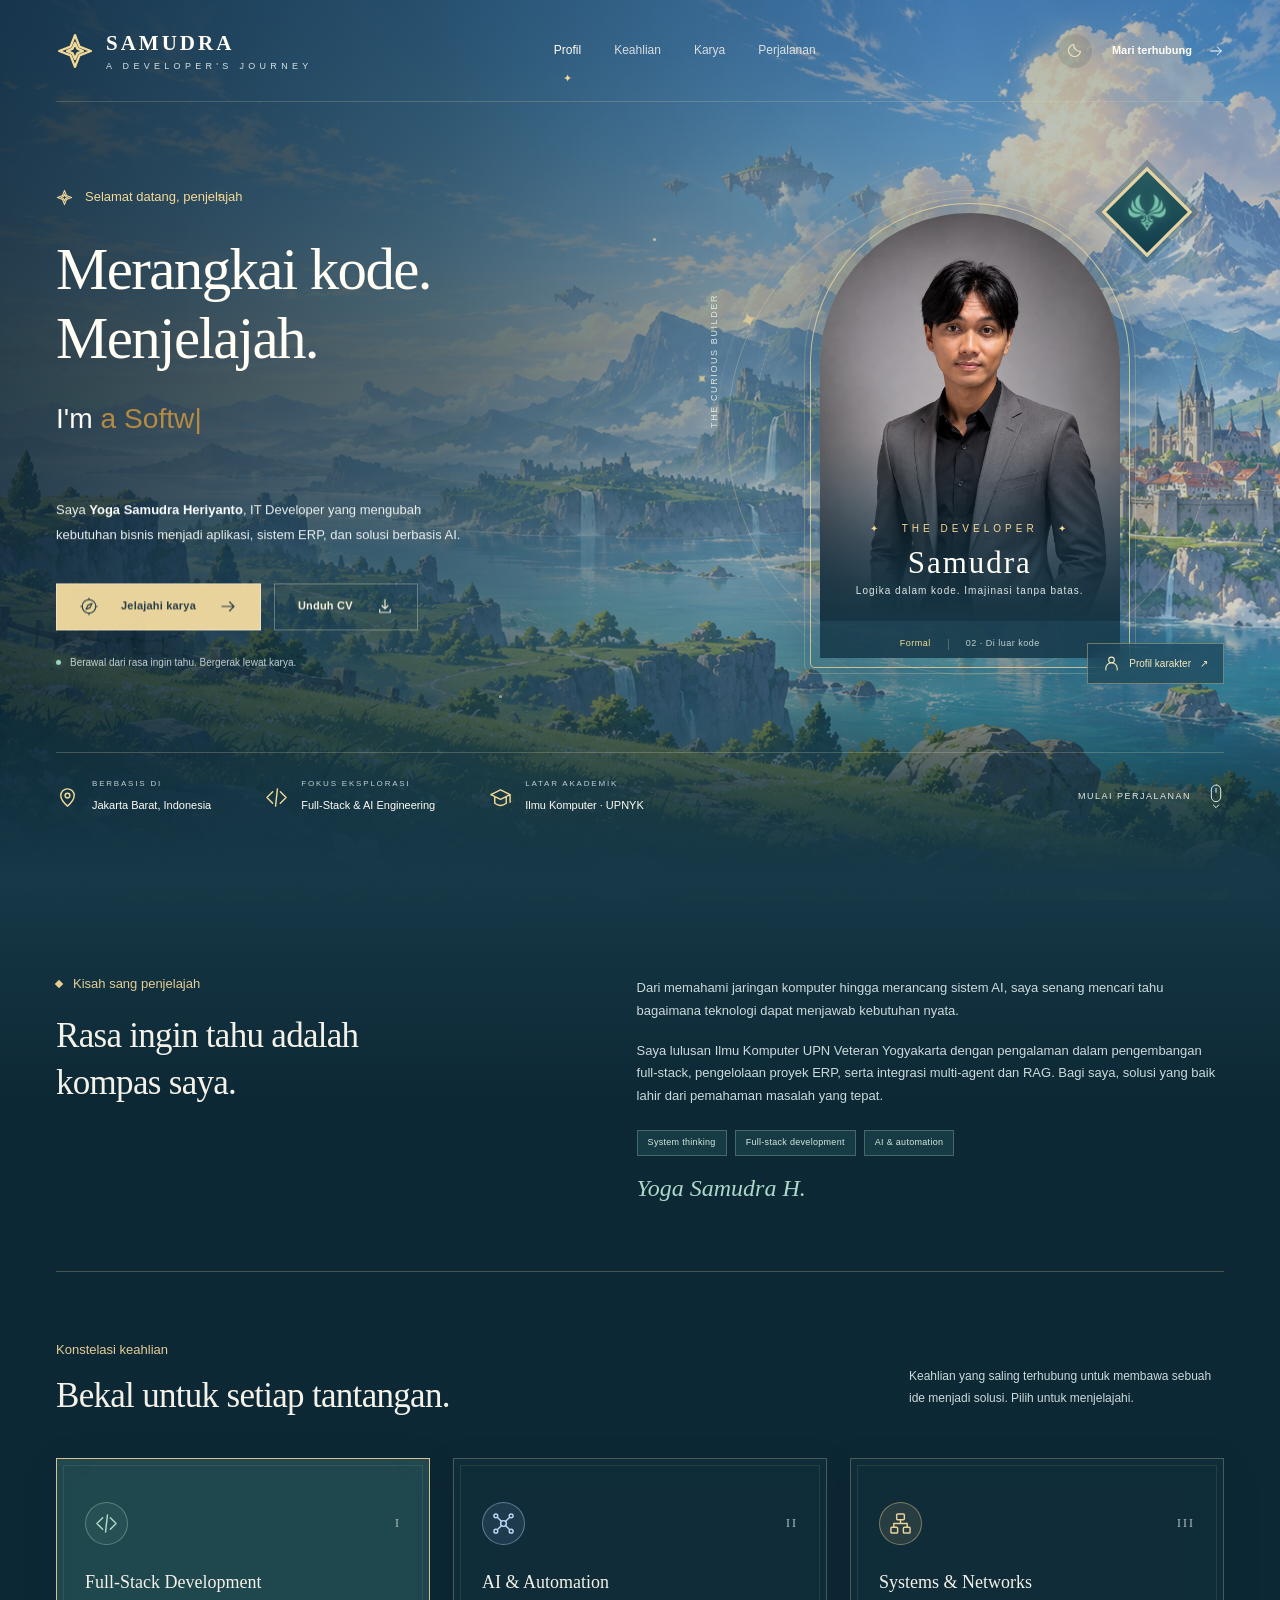
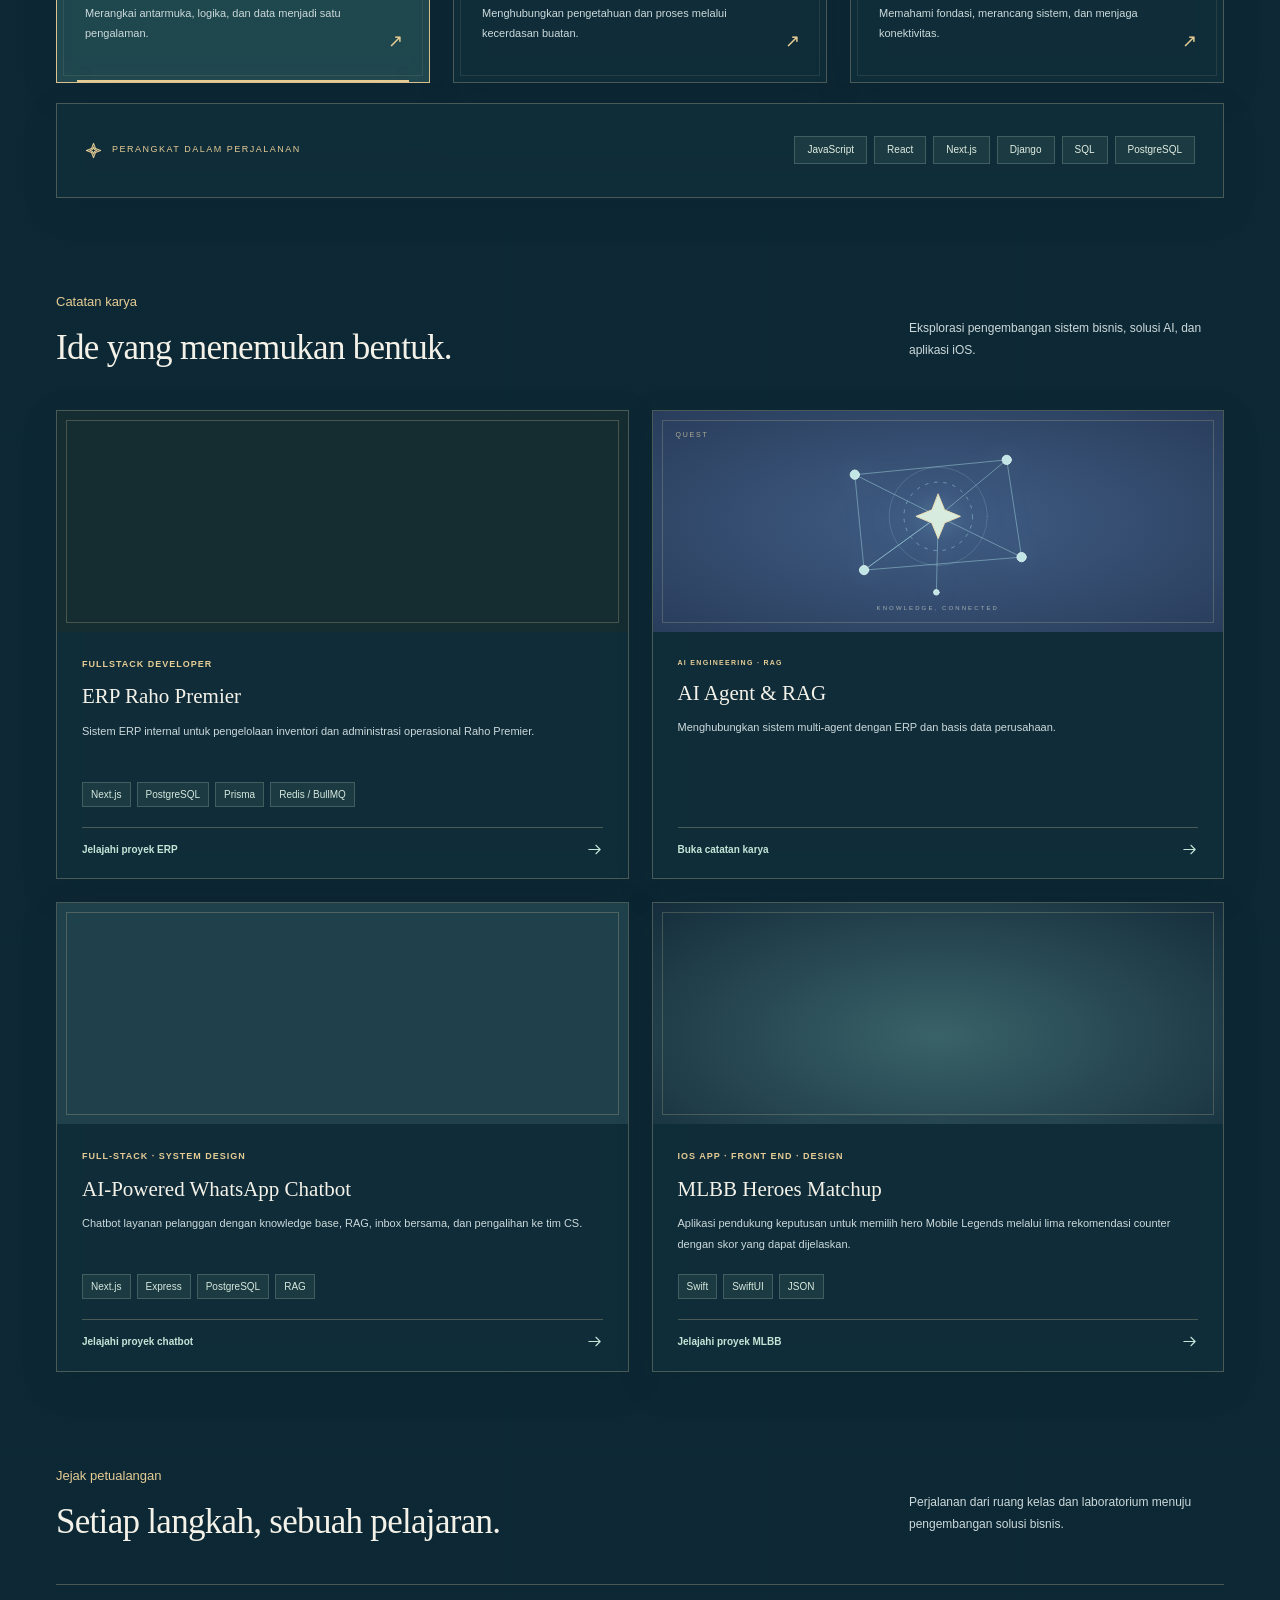
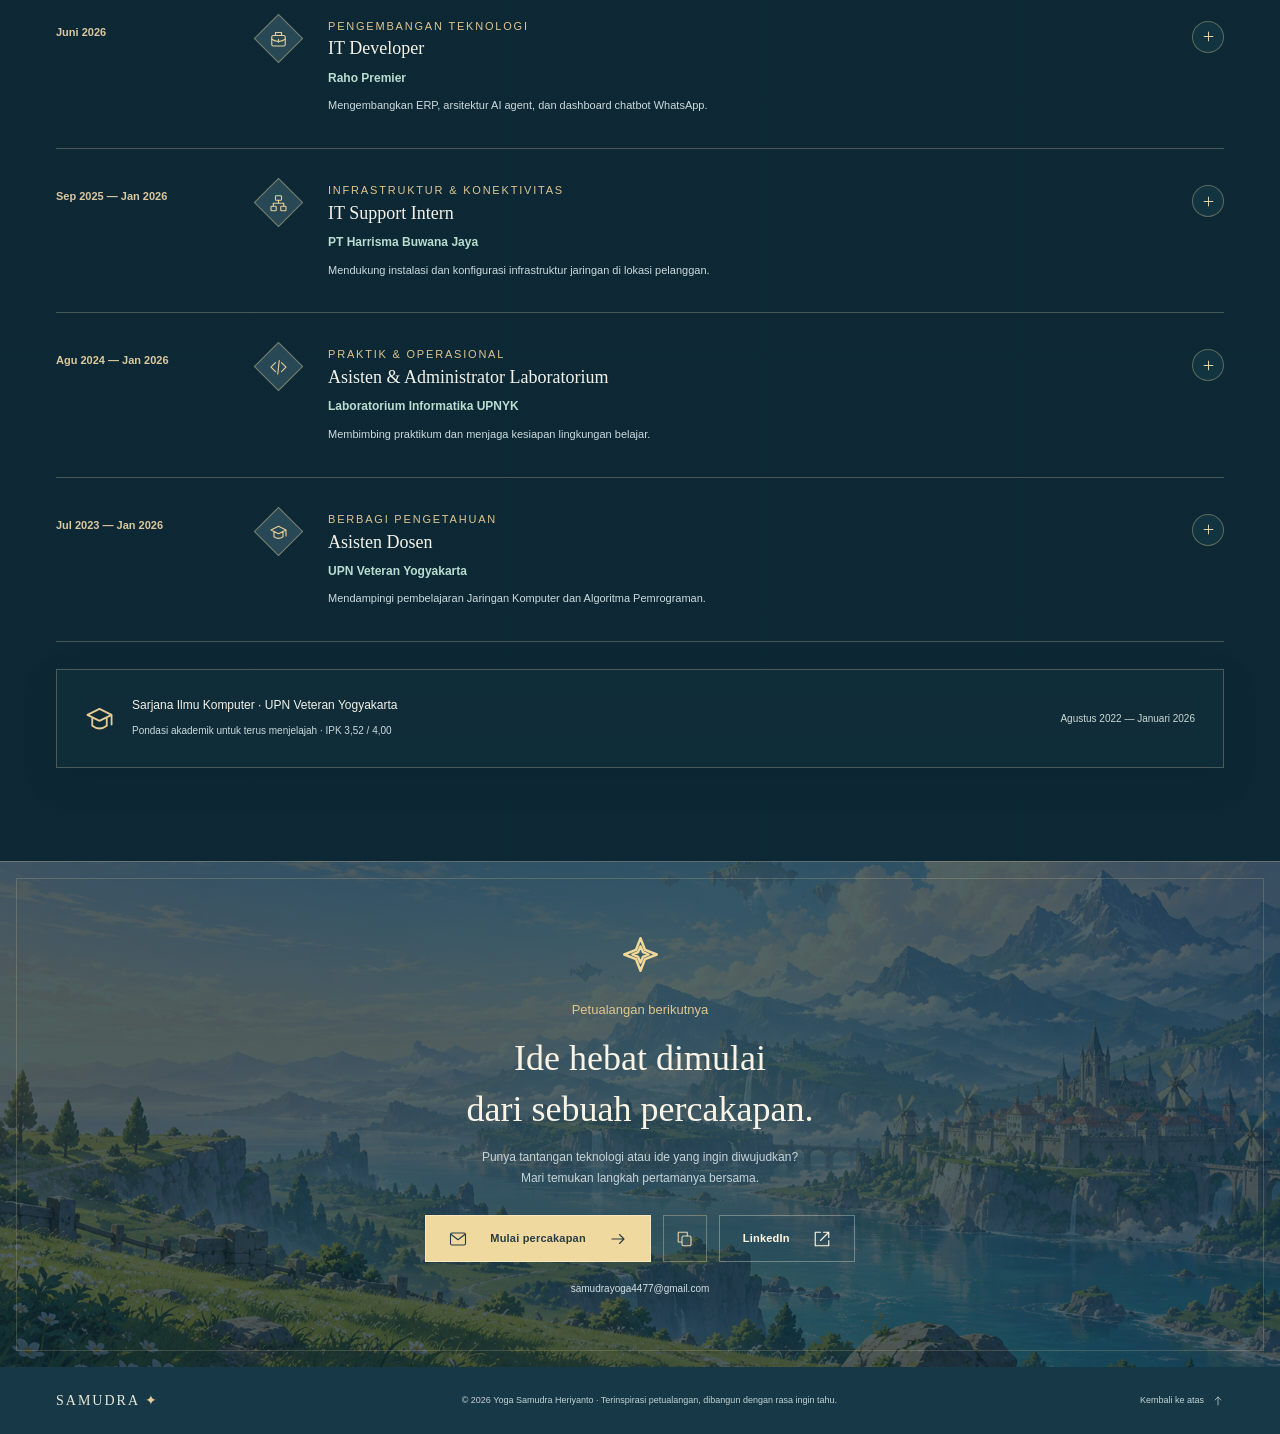
==== commit 36780794: "Replace portfolio with Samudra landscape design and project case studies" ====
--- a/about.html
+++ b/about.html
@@ -1,359 +1,11 @@
-<!DOCTYPE html>
-<html lang="en">
-
+<!doctype html>
+<html lang="id">
 <head>
-  <meta charset="utf-8">
-  <meta content="width=device-width, initial-scale=1.0" name="viewport">
-  <title>About</title>
-  <meta name="description" content="">
-  <meta name="keywords" content="">
-
-  <!-- Favicons -->
-  <link href="assets/img/favicon.png" rel="icon">
-  <link href="assets/img/apple-touch-icon.png" rel="apple-touch-icon">
-
-  <!-- Fonts -->
-  <link href="https://fonts.googleapis.com" rel="preconnect">
-  <link href="https://fonts.gstatic.com" rel="preconnect" crossorigin>
-  <link href="https://fonts.googleapis.com/css2?family=Roboto:ital,wght@0,100;0,300;0,400;0,500;0,700;0,900;1,100;1,300;1,400;1,500;1,700;1,900&family=Poppins:ital,wght@0,100;0,200;0,300;0,400;0,500;0,600;0,700;0,800;0,900;1,100;1,200;1,300;1,400;1,500;1,600;1,700;1,800;1,900&family=Raleway:ital,wght@0,100;0,200;0,300;0,400;0,500;0,600;0,700;0,800;0,900;1,100;1,200;1,300;1,400;1,500;1,600;1,700;1,800;1,900&display=swap" rel="stylesheet">
-
-  <!-- Vendor CSS Files -->
-  <link href="assets/vendor/bootstrap/css/bootstrap.min.css" rel="stylesheet">
-  <link href="assets/vendor/bootstrap-icons/bootstrap-icons.css" rel="stylesheet">
-  <link href="assets/vendor/aos/aos.css" rel="stylesheet">
-  <link href="assets/vendor/swiper/swiper-bundle.min.css" rel="stylesheet">
-  <link href="assets/vendor/glightbox/css/glightbox.min.css" rel="stylesheet">
-
-  <!-- Main CSS File -->
-  <link href="assets/css/main.css" rel="stylesheet">
-
+  <meta charset="UTF-8">
+  <meta name="viewport" content="width=device-width,initial-scale=1">
+  <meta http-equiv="refresh" content="0;url=index.html#profil">
+  <link rel="canonical" href="https://samudrayoga.my.id/index.html#profil">
+  <title>Menuju portofolio Samudra</title>
 </head>
-
-<body class="about-page">
-
-  <header id="header" class="header d-flex align-items-center fixed-top">
-    <div class="container-fluid container-xl position-relative d-flex align-items-center justify-content-between">
-
-      <a href="index.html" class="logo d-flex align-items-center">
-        <!-- Uncomment the line below if you also wish to use an image logo -->
-        <!-- <img src="assets/img/logo.webp" alt=""> -->
-        <h1 class="sitename">Personal</h1>
-      </a>
-
-      <nav id="navmenu" class="navmenu">
-        <ul>
-          <li><a href="index.html">Home</a></li>
-          <li><a href="about.html" class="active">About</a></li>
-          <li><a href="resume.html">Resume</a></li>
-          <li><a href="portfolio.html">Portfolio</a></li>
-          <li><a href="contact.html">Contact</a></li>
-        </ul>
-        <i class="mobile-nav-toggle d-xl-none bi bi-list"></i>
-      </nav>
-
-    </div>
-  </header>
-
-  <main class="main">
-
-    <!-- Page Title -->
-    <div class="page-title" data-aos="fade">
-      <div class="heading">
-        <div class="container">
-          <div class="row d-flex justify-content-center text-center">
-            <div class="col-lg-8">
-              <h1>About</h1>
-              <p class="mb-0">Informatics student with technical foundations in Computer Networks, Artificial Intelligence, and Data Science.
-Experienced in data analysis, machine learning fundamentals, and AI-based systems, with leadership exposure
-in university-level organizations. Interested in IT systems and cybersecurity, with a structured, analytical, and
-collaborative approach.</p>
-            </div>
-          </div>
-        </div>
-      </div>
-      <nav class="breadcrumbs">
-        <div class="container">
-          <ol>
-            <li><a href="index.html">Home</a></li>
-            <li class="current">About</li>
-          </ol>
-        </div>
-      </nav>
-    </div><!-- End Page Title -->
-
-    <!-- About Section -->
-    <section id="about" class="about section">
-
-      <div class="container" data-aos="fade-up" data-aos-delay="100">
-
-        <div class="row gy-4 justify-content-center">
-          <div class="col-lg-4">
-            <img src="assets/img/profile-img.jpg" class="img-fluid" alt="">
-          </div>
-          <div class="col-lg-8 content">
-            <h2>IT Enthusiast &amp; Consultant</h2>
-            <p class="fst-italic py-3">
-              Im born on July 4th, 2002. Im rised and finish my degree in Yogyakarta, Indonesia
-            </p>
-            <div class="row">
-              <div class="col-lg-6">
-                <ul>
-                  <li><i class="bi bi-chevron-right"></i> <strong>Birthday:</strong> <span>4 Juli 2002</span></li>
-                  <li><i class="bi bi-chevron-right"></i> <strong>Phone:</strong> <span>082137971051</span></li>
-                  <li><i class="bi bi-chevron-right"></i> <strong>City:</strong> <span>Yogyakarta, Indonesia</span></li>
-                </ul>
-              </div>
-              <div class="col-lg-6">
-                <ul>
-                  <li><i class="bi bi-chevron-right"></i> <strong>Age:</strong> <span>23</span></li>
-                  <li><i class="bi bi-chevron-right"></i> <strong>Degree:</strong> <span>Bachelor</span></li>
-                  <li><i class="bi bi-chevron-right"></i> <strong>Email:</strong> <span>samudrayoga4477@gmail.com</span></li>
-                  <li><i class="bi bi-chevron-right"></i> <strong>Freelance:</strong> <span>Available</span></li>
-                </ul>
-              </div>
-            </div>
-            <p class="py-3">
-              Im officiallly graduated from Universitas Pembangunan Nasional "Veteran" Yogyakarta in 2026 with a Bachelor's degree in Computer Science.
-            </p>
-          </div>
-        </div>
-
-      </div>
-
-    </section><!-- /About Section -->
-
-
-    <!-- Skills Section -->
-    <section id="skills" class="skills section">
-
-      <!-- Section Title -->
-      <div class="container section-title" data-aos="fade-up">
-        <h2>Skills</h2>
-        <div><span>My</span> <span class="description-title">Skills</span></div>
-      </div><!-- End Section Title -->
-
-      <div class="container" data-aos="fade-up" data-aos-delay="100">
-
-        <div class="skills-icon-grid">
-          <div class="skill-icon-item skill-html" data-aos="zoom-in" data-aos-delay="120">
-            <div class="skill-logo-slot" aria-label="Slot logo HTML"></div>
-            <h4>HTML</h4>
-          </div>
-
-          <div class="skill-icon-item skill-css" data-aos="zoom-in" data-aos-delay="160">
-            <div class="skill-logo-slot" aria-label="Slot logo CSS"></div>
-            <h4>CSS</h4>
-          </div>
-
-          <div class="skill-icon-item skill-js" data-aos="zoom-in" data-aos-delay="200">
-            <div class="skill-logo-slot" aria-label="Slot logo JavaScript"></div>
-            <h4>JavaScript</h4>
-          </div>
-
-          <div class="skill-icon-item skill-python" data-aos="zoom-in" data-aos-delay="240">
-            <div class="skill-logo-slot" aria-label="Slot logo Python"></div>
-            <h4>Python</h4>
-          </div>
-
-          <div class="skill-icon-item skill-office" data-aos="zoom-in" data-aos-delay="280">
-            <div class="skill-logo-slot" aria-label="Slot logo MS Office"></div>
-            <h4>MS Office</h4>
-          </div>
-
-          <div class="skill-icon-item skill-problem-solving" data-aos="zoom-in" data-aos-delay="320">
-            <div class="skill-logo-slot" aria-label="Slot logo Problem Solving"></div>
-            <h4>Problem Solving</h4>
-          </div>
-        </div>
-
-      </div>
-
-    </section><!-- /Skills Section -->
-
-    <!-- Interests Section -->
-    <section id="interests" class="interests section">
-
-      <!-- Section Title -->
-      <div class="container section-title" data-aos="fade-up">
-        <h2>Features</h2>
-        <div><span>I'm</span> <span class="description-title">interested in</span></div>
-      </div><!-- End Section Title -->
-
-      <div class="container">
-
-        <div class="row gy-4">
-
-          <div class="col-lg-3 col-md-4" data-aos="fade-up" data-aos-delay="100">
-            <div class="features-item">
-              <i class="bi bi-eye" style="color: #ffbb2c;"></i>
-              <h3><a href="" class="stretched-link">Computer Vision</a></h3>
-            </div>
-          </div><!-- End Feature Item -->
-
-          <div class="col-lg-3 col-md-4" data-aos="fade-up" data-aos-delay="200">
-            <div class="features-item">
-              <i class="bi bi-infinity" style="color: #5578ff;"></i>
-              <h3><a href="" class="stretched-link">Machine Learning</a></h3>
-            </div>
-          </div><!-- End Feature Item -->
-
-          <div class="col-lg-3 col-md-4" data-aos="fade-up" data-aos-delay="300">
-            <div class="features-item">
-              <i class="bi bi-mortarboard" style="color: #e80368;"></i>
-              <h3><a href="" class="stretched-link">Teaching</a></h3>
-            </div>
-          </div><!-- End Feature Item -->
-
-          <div class="col-lg-3 col-md-4" data-aos="fade-up" data-aos-delay="400">
-            <div class="features-item">
-              <i class="bi bi-nut" style="color: #e361ff;"></i>
-              <h3><a href="" class="stretched-link">IT Support</a></h3>
-            </div>
-          </div><!-- End Feature Item -->
-
-          <div class="col-lg-3 col-md-4" data-aos="fade-up" data-aos-delay="800">
-            <div class="features-item">
-              <i class="bi bi-camera-video" style="color: #4233ff;"></i>
-              <h3><a href="" class="stretched-link">Multimedia</a></h3>
-            </div>
-          </div><!-- End Feature Item -->
-
-          <div class="col-lg-3 col-md-4" data-aos="fade-up" data-aos-delay="900">
-            <div class="features-item">
-              <i class="bi bi-command" style="color: #b2904f;"></i>
-              <h3><a href="" class="stretched-link">Web Development</a></h3>
-            </div>
-          </div><!-- End Feature Item -->
-
-          <div class="col-lg-3 col-md-4" data-aos="fade-up" data-aos-delay="1000">
-            <div class="features-item">
-              <i class="bi bi-dribbble" style="color: #b20969;"></i>
-              <h3><a href="" class="stretched-link">Sports</a></h3>
-            </div>
-          </div><!-- End Feature Item -->
-
-          <div class="col-lg-3 col-md-4" data-aos="fade-up" data-aos-delay="1100">
-            <div class="features-item">
-              <i class="bi bi-activity" style="color: #ff5828;"></i>
-              <h3><a href="" class="stretched-link">Health</a></h3>
-            </div>
-          </div><!-- End Feature Item -->
-
-        </div>
-
-      </div>
-
-    </section><!-- /Interests Section -->
-
-<!-- pengalaman Section -->
-    <section id="about" class="about section">
-
-      <div class="container" data-aos="fade-up" data-aos-delay="100">
-
-        <div class="row gy-4 justify-content-center">
-          <div class="col-lg-4">
-            <img src="assets/img/foto1.jpg" class="img-fluid d-block mx-auto" style="max-width: 260px;" alt="">
-          </div>
-          <div class="col-lg-8 content">
-            <h2>Guest Speaker</h2>
-            <p class="fst-italic py-3">
-              Im invited as a speaker in a seminar about "Get to Know ITC" at Universitas Pembangunan Nasional "Veteran" Yogyakarta in 2025, sharing insights on Information technology and computer science topics to inspire and educate students about the field.
-            </p>
-            <p class="py-3">
-              ITC is Information technology Club, a student organization at Universitas Pembangunan Nasional "Veteran" Yogyakarta that focuses on fostering interest and skills in information technology among students through various activities, workshops, and events.
-            </p>
-          </div>
-        </div>
-        
-        <div class="row gy-4 justify-content-center">
-          <div class="col-lg-4">
-            <img src="assets/img/foto2.jpeg" class="img-fluid d-block mx-auto" style="max-width: 260px;" alt="">
-          </div>
-          <div class="col-lg-8 content">
-            <h2> Media and Information </h2>
-            <p class="fst-italic py-3">
-              Im was a staff in Media and Information division of Himpunan Mahasiswa informatika at Universitas Pembangunan Nasional "Veteran" Yogyakarta from 2023 to 2025, responsible for managing communication channels, creating content, and promoting club activities to enhance engagement and visibility among students.
-            </p>
-            <p class="py-3">
-              Himatif is Himpunan Mahasiswa Informatika, a student organization at Universitas Pembangunan Nasional "Veteran" Yogyakarta that serves as a community for computer science students to collaborate, learn, and engage in various academic and extracurricular activities related to the field of informatics.
-            </p>
-          </div>
-        </div>
-
-         <div class="row gy-4 justify-content-center">
-          <div class="col-lg-4">
-            <img src="assets/img/foto4.jpeg" class="img-fluid d-block mx-auto" style="max-width: 260px;" alt="">
-          </div>
-          <div class="col-lg-8 content">
-            <h2> Documentation PKKBN UPNYK 2024</h2>
-            <p class="fst-italic py-3">
-              Im was a staff in Documentation division of PKKBN UPNYK 2024, responsible for capturing and documenting the activities and events of the PKKBN (Pengenalan Kehidupan Kampus Bela Negara) program at Universitas Pembangunan Nasional "Veteran" Yogyakarta, ensuring that the experiences and moments of new students are well-preserved and shared.
-            </p>
-            <p class="py-3">
-              PKKBN is Pengenalan Kehidupan Kampus Bela Negara, an orientation program at Universitas Pembangunan Nasional "Veteran" Yogyakarta designed to introduce new students to campus life, foster a sense of community, and promote the values of patriotism and national defense among the student body.
-            </p>
-          </div>
-        </div>
-
-        <div class="row gy-4 justify-content-center">
-          <div class="col-lg-4">
-            <img src="assets/img/foto3.jpeg" class="img-fluid d-block mx-auto" style="max-width: 260px;" alt="">
-          </div>
-          <div class="col-lg-8 content">
-            <h2> Coordinator of Publication</h2>
-            <p class="fst-italic py-3">
-              Im was a coordinator of publication of VIP UPNYK 2024, responsible for overseeing the creation and distribution of promotional materials, managing the publication team, and ensuring effective communication to promote the VIP (Visi Integrasi Pembangunan) program at Universitas Pembangunan Nasional "Veteran" Yogyakarta.
-            </p>
-            <p class="py-3">
-              VIP is Veteran Integrated Parade, an event at Universitas Pembangunan Nasional "Veteran" Yogyakarta that showcases the integration of various aspects of campus life, including academic achievements, extracurricular activities, and community engagement, to celebrate the university's vision and mission.
-            </p>
-          </div>
-        </div>
-
-      </div>
-
-    </section><!-- /About Section -->
-
-
-  </main>
-
-   <footer id="footer" class="footer dark-background">
-    <div class="container">
-      <h3 class="sitename">Contact me</h3>
-
-      <div class="social-links d-flex justify-content-center">
-        <a href="https://www.facebook.com/profile.php?id=100093291794780&locale=id_ID"><i class="bi bi-facebook"></i></a>
-        <a href="https://www.instagram.com/samudrayogaa"><i class="bi bi-instagram"></i></a>
-        <a href="https://www.linkedin.com/in/yoga-samudra-heriyanto-b50a7b2b4"><i class="bi bi-linkedin"></i></a>
-        <a href="https://wa.me/6282137971051"><i class="bi bi-whatsapp"></i></a>
-      </div>
-      <div class="container">
-        
-      </div>
-    </div>
-  </footer>
-
-  <!-- Scroll Top -->
-  <a href="#" id="scroll-top" class="scroll-top d-flex align-items-center justify-content-center"><i class="bi bi-arrow-up-short"></i></a>
-
-  <!-- Preloader -->
-  <div id="preloader"></div>
-
-  <!-- Vendor JS Files -->
-  <script src="assets/vendor/bootstrap/js/bootstrap.bundle.min.js"></script>
-  <script src="assets/vendor/php-email-form/validate.js"></script>
-  <script src="assets/vendor/aos/aos.js"></script>
-  <script src="assets/vendor/typed.js/typed.umd.js"></script>
-  <script src="assets/vendor/purecounter/purecounter_vanilla.js"></script>
-  <script src="assets/vendor/waypoints/noframework.waypoints.js"></script>
-  <script src="assets/vendor/swiper/swiper-bundle.min.js"></script>
-  <script src="assets/vendor/glightbox/js/glightbox.min.js"></script>
-  <script src="assets/vendor/imagesloaded/imagesloaded.pkgd.min.js"></script>
-  <script src="assets/vendor/isotope-layout/isotope.pkgd.min.js"></script>
-
-  <!-- Main JS File -->
-  <script src="assets/js/main.js"></script>
-
-</body>
-
-</html>+<body><p>Halaman ini telah diperbarui. <a href="index.html#profil">Buka portofolio Samudra</a>.</p></body>
+</html>
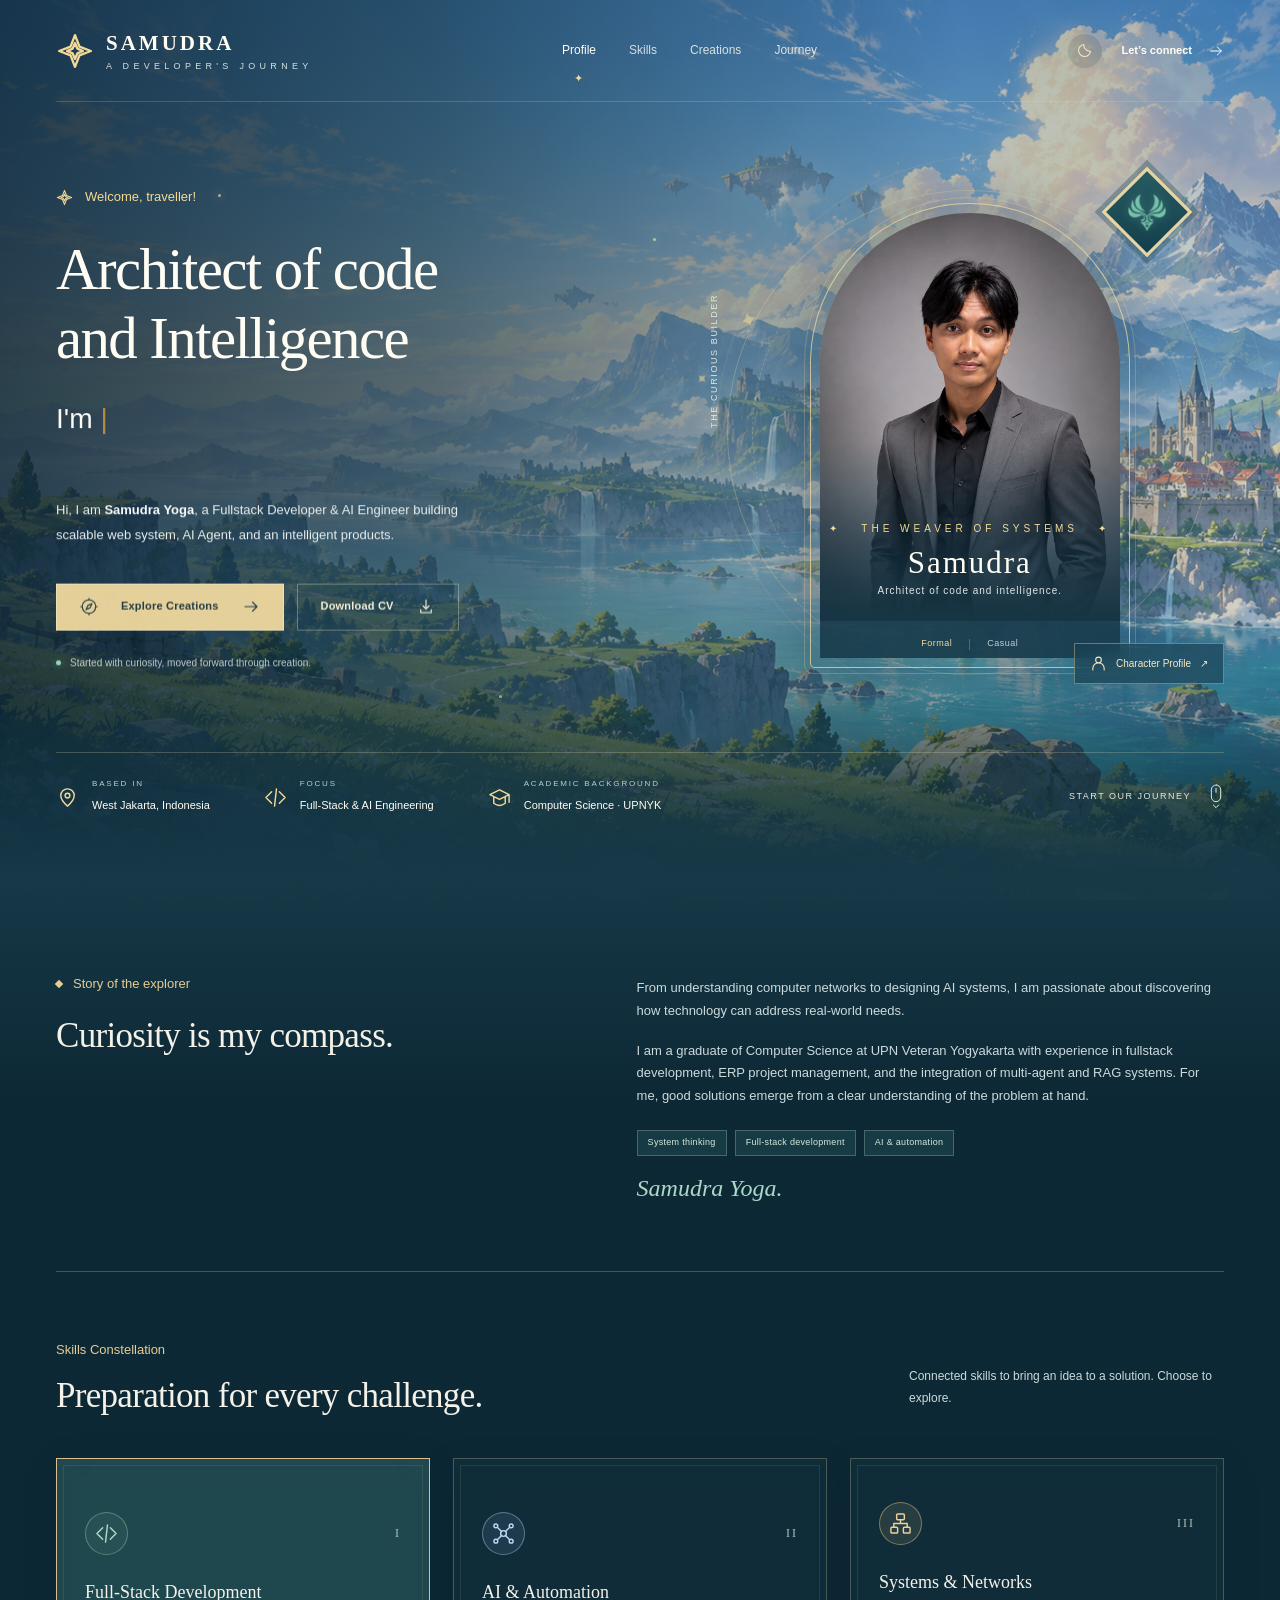
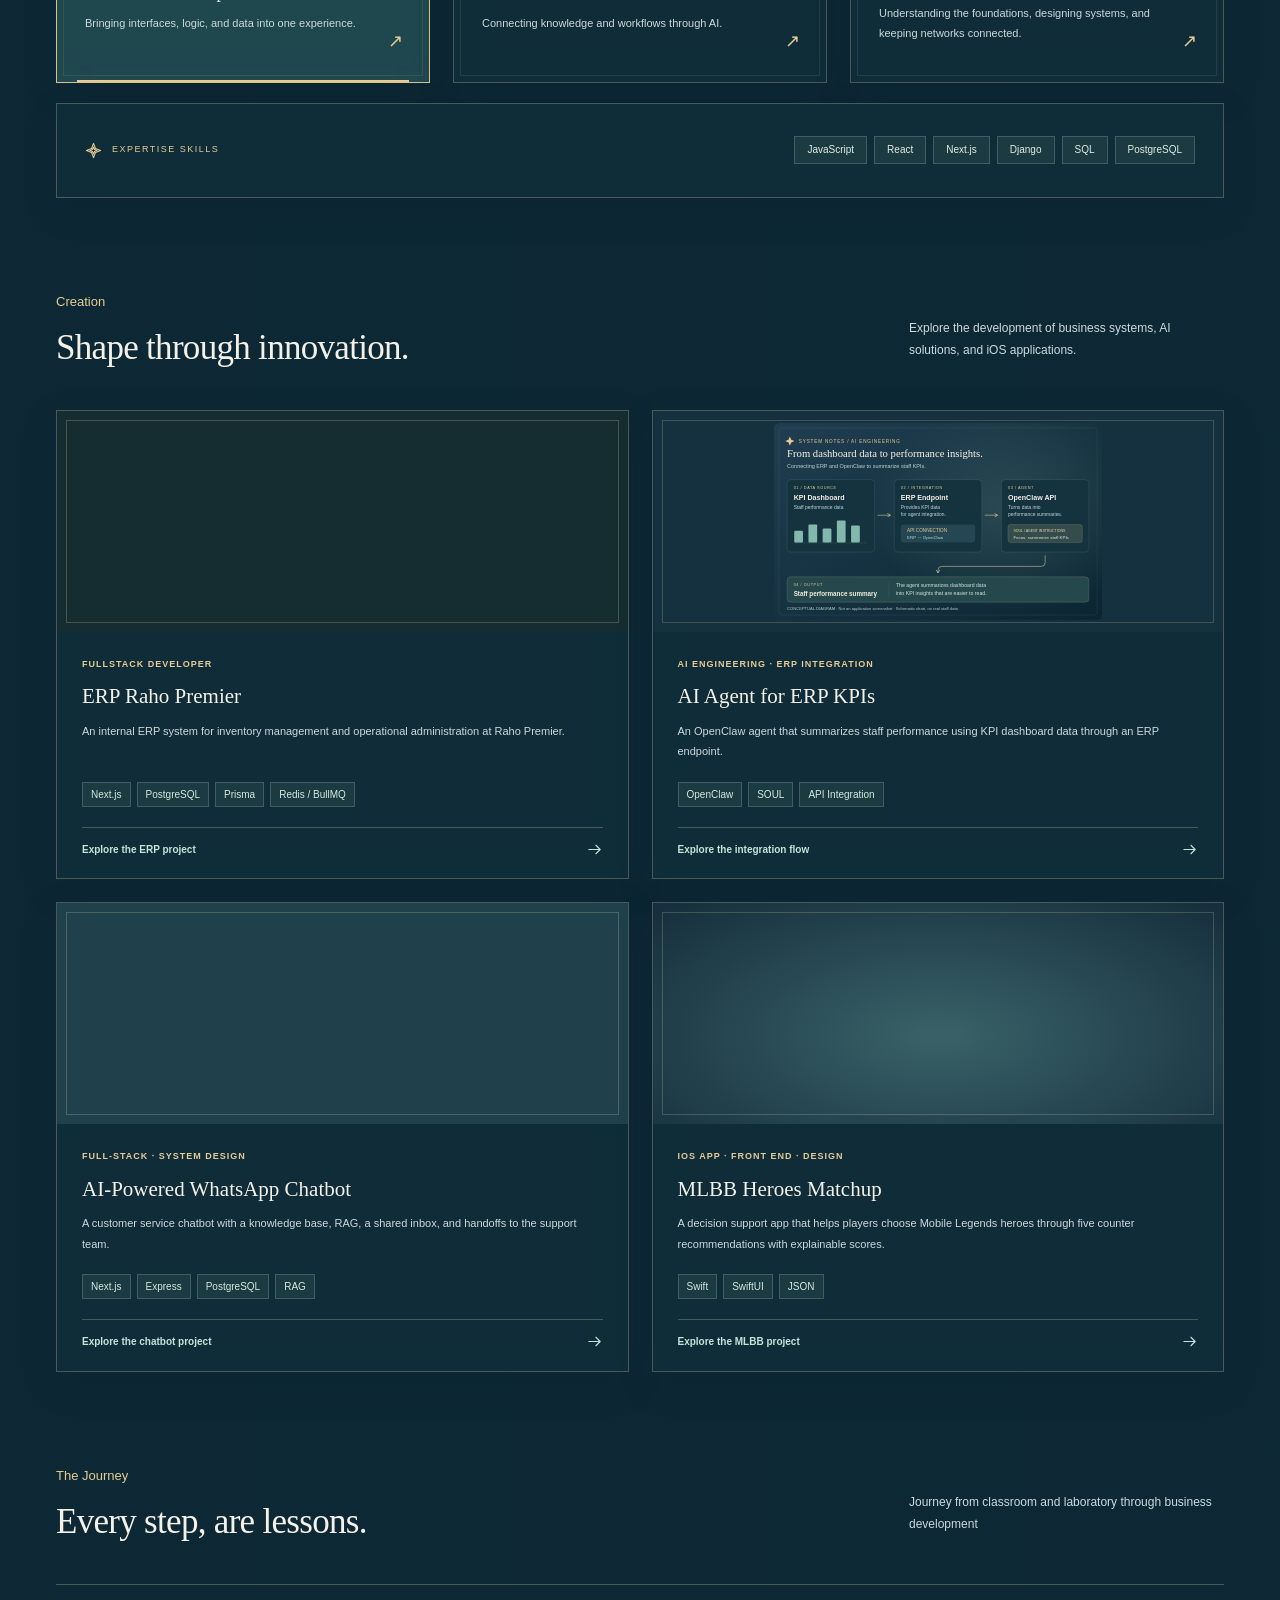
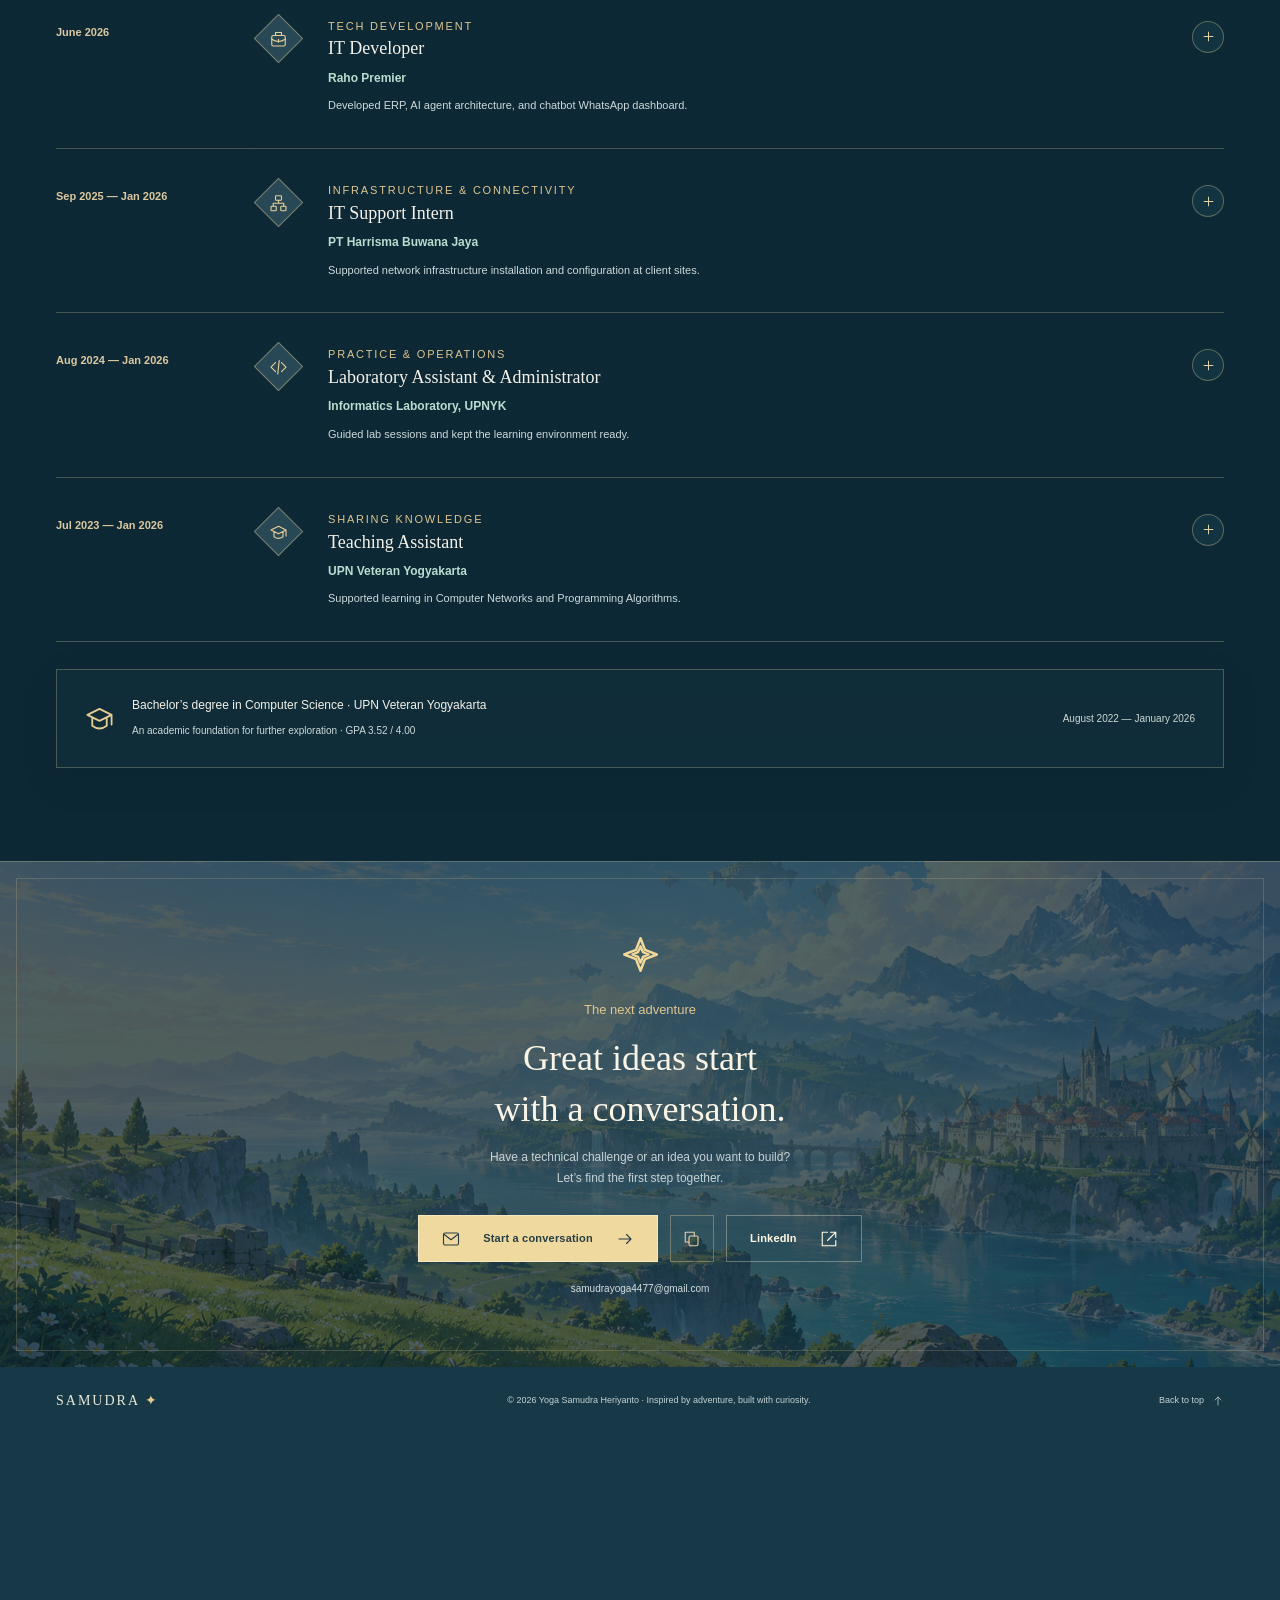
==== commit abab5a70: "change english+rag image" ====
--- a/about.html
+++ b/about.html
@@ -1,11 +1,11 @@
 <!doctype html>
-<html lang="id">
+<html lang="en">
 <head>
   <meta charset="UTF-8">
   <meta name="viewport" content="width=device-width,initial-scale=1">
   <meta http-equiv="refresh" content="0;url=index.html#profil">
   <link rel="canonical" href="https://samudrayoga.my.id/index.html#profil">
-  <title>Menuju portofolio Samudra</title>
+  <title>Redirecting to Samudra’s portfolio</title>
 </head>
-<body><p>Halaman ini telah diperbarui. <a href="index.html#profil">Buka portofolio Samudra</a>.</p></body>
+<body><p>This page has been updated. <a href="index.html#profil">Open Samudra’s portfolio</a>.</p></body>
 </html>
